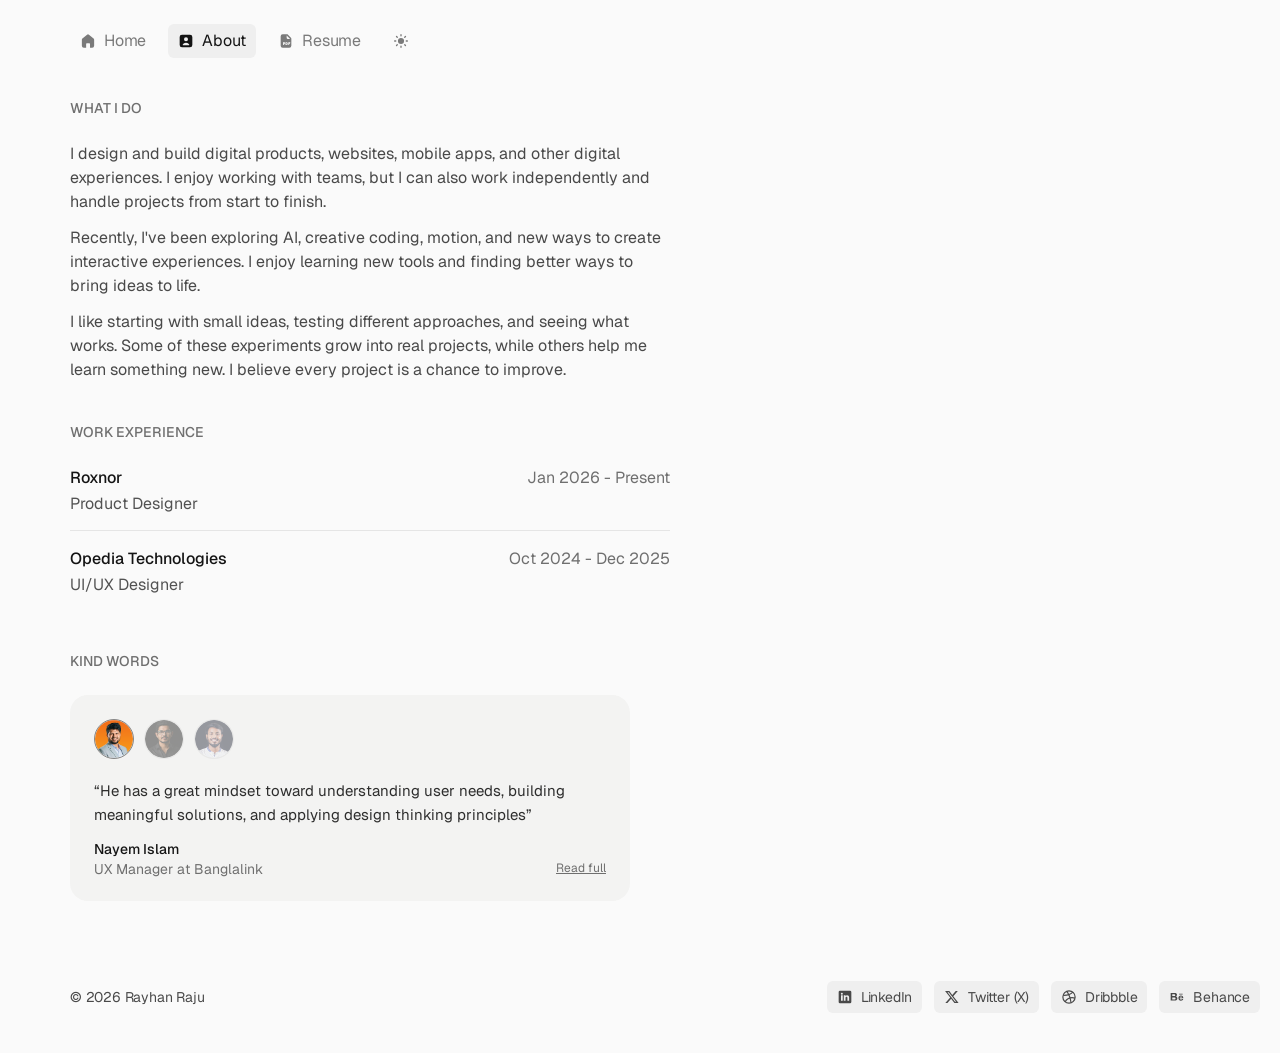
==== about.html @ a2b46f3e "Add files via upload" ====
<!DOCTYPE html>
<html lang="en">
<head>
<meta charset="UTF-8">
<meta name="viewport" content="width=device-width, initial-scale=1.0">
<title>About — Rayhan Raju</title>
<meta name="description" content="Rayhan Raju — Product Designer at Roxnor, based in Dhaka.">
<link rel="icon" href="favicon.ico" sizes="any">
<link rel="icon" type="image/png" sizes="32x32" href="favicon-32.png">
<link rel="icon" type="image/png" sizes="192x192" href="favicon-192.png">
<link rel="apple-touch-icon" href="apple-touch-icon.png">
<link rel="preconnect" href="https://fonts.googleapis.com">
<link rel="preconnect" href="https://fonts.gstatic.com" crossorigin>
<link href="https://fonts.googleapis.com/css2?family=Geist:wght@400;500&display=swap" rel="stylesheet">
<link rel="stylesheet" href="style.css">
<script>try{if(localStorage.getItem('rr-theme')==='dark')document.documentElement.classList.add('rr-dark')}catch(e){}</script>
</head>
<body>
<div class="page">
  <nav class="nav inset" aria-label="Primary">
    <a href="/"><svg class="ic" viewBox="0 0 24 24" fill="currentColor"><path d="M10.6 2.6a2.2 2.2 0 012.8 0l7 5.8c.5.4.8 1 .8 1.7V19a3 3 0 01-3 3h-3.2v-5.5a1 1 0 00-1-1h-3.8a1 1 0 00-1 1V22H5.8a3 3 0 01-3-3v-8.9c0-.7.3-1.3.8-1.7z"/></svg>Home</a>
    <a href="/about" class="on"><svg class="ic" viewBox="0 0 24 24" fill="currentColor"><path fill-rule="evenodd" d="M6 2.5h12A3.5 3.5 0 0121.5 6v12a3.5 3.5 0 01-3.5 3.5H6A3.5 3.5 0 012.5 18V6A3.5 3.5 0 016 2.5zm6 4a3 3 0 100 6 3 3 0 000-6zm-5 11.2c.9-2 2.8-3.2 5-3.2s4.1 1.2 5 3.2c.2.4-.1.8-.5.8h-9c-.4 0-.7-.4-.5-.8z"/></svg>About</a>
    <a href="https://drive.google.com/file/d/1cYLYNN-6pDpgqvKoFZJwB7Kj6jugBTJ2/view?usp=sharing" target="_blank" rel="noopener"><svg class="ic" viewBox="0 0 24 24" fill="currentColor"><path fill-rule="evenodd" d="M7 2h6.6c.5 0 1 .2 1.4.6l4.4 4.4c.4.4.6.9.6 1.4V19a3 3 0 01-3 3H7a3 3 0 01-3-3V5a3 3 0 013-3zm6 1.8V7a2 2 0 002 2h3.2zM7.5 14v4h1.2v-1.3h.7a1.35 1.35 0 000-2.7zm1.2 1h.7a.35.35 0 010 .7h-.7zm2.6-1v4h1.3a2 2 0 000-4zm1.2 1h.1a1 1 0 010 2h-.1zm3-1v4h1.2v-1.5h1.4v-1h-1.4V15h1.6v-1z"/></svg>Resume</a>
    <button type="button" data-theme-toggle aria-label="Toggle dark mode"><svg class="ic" viewBox="0 0 24 24" fill="currentColor"><circle cx="12" cy="12" r="4.6"/><g stroke="currentColor" stroke-width="2" stroke-linecap="round"><path d="M12 2.5v1.6M12 19.9v1.6M2.5 12h1.6M19.9 12h1.6M5.3 5.3l1.1 1.1M17.6 17.6l1.1 1.1M5.3 18.7l1.1-1.1M17.6 6.4l1.1-1.1"/></g></svg></button>
  </nav>

  <main class="stack">
    <section class="block inset rise">
      <h2 class="label">What I do</h2>
      <div class="prose">
        <p>I design and build digital products, websites, mobile apps, and other digital experiences. I enjoy working with teams, but I can also work independently and handle projects from start to finish.</p>
        <p>Recently, I've been exploring AI, creative coding, motion, and new ways to create interactive experiences. I enjoy learning new tools and finding better ways to bring ideas to life.</p>
        <p>I like starting with small ideas, testing different approaches, and seeing what works. Some of these experiments grow into real projects, while others help me learn something new. I believe every project is a chance to improve.</p>
      </div>
    </section>

    <section class="block inset rise">
      <h2 class="label">Work experience</h2>
      <div class="exp">
        <div class="row"><div><b>Roxnor</b><em>Product Designer</em></div><time>Jan 2026 - Present</time></div>
        <div class="row"><div><b>Opedia Technologies</b><em>UI/UX Designer</em></div><time>Oct 2024 - Dec 2025</time></div>
      </div>
    </section>

    <section class="block inset rise">
      <h2 class="label">Kind words</h2>
      <div class="kind">
        <div class="avatars" role="tablist" aria-label="Recommendations">
          <button class="av" type="button" aria-label="Nayem Islam"></button>
          <button class="av" type="button" aria-label="Sakhawat Hossain"></button>
          <button class="av" type="button" aria-label="Shamim Hosen"></button>
        </div>
        <div class="fig">
          <blockquote></blockquote>
          <div class="cap">
            <div><b></b><span></span></div>
            <button class="readfull" type="button">Read full</button>
          </div>
        </div>
      </div>
    </section>
  </main>

  <footer class="foot inset">
    <span>© 2026 Rayhan Raju</span>
    <div class="social">
      <a href="https://www.linkedin.com/in/hirayhanraju/" target="_blank" rel="noopener"><svg class="ic" viewBox="0 0 24 24" fill="currentColor"><path d="M4.5 2.5h15a2 2 0 012 2v15a2 2 0 01-2 2h-15a2 2 0 01-2-2v-15a2 2 0 012-2zM6 9.5v8h2.6v-8zm1.3-4a1.5 1.5 0 100 3 1.5 1.5 0 000-3zM10.2 9.5v8h2.6v-4.2c0-1.1.7-1.7 1.5-1.7s1.3.6 1.3 1.7v4.2h2.6v-4.8c0-2.3-1.3-3.4-3-3.4-1.1 0-1.9.5-2.4 1.2v-1z"/></svg>LinkedIn</a>
      <a href="https://x.com/hirayhanraju" target="_blank" rel="noopener"><svg class="ic" viewBox="0 0 24 24" fill="currentColor"><path d="M17.6 3h3.1l-6.8 7.8L21.9 21h-6.3l-4.9-6.4L5.1 21H2l7.3-8.3L1.6 3H8l4.4 5.9zm-1.1 16.2h1.7L7 4.7H5.2z"/></svg>Twitter (X)</a>
      <a href="https://dribbble.com/hirayhanraju" target="_blank" rel="noopener"><svg class="ic" viewBox="0 0 24 24" fill="none" stroke="currentColor" stroke-width="1.8"><circle cx="12" cy="12" r="9.2"/><path d="M3.3 9.6c6.2.2 11.6-1.6 14.9-5.2M6 19.4c3-5.1 8.6-7.3 15-5.8M8.7 3.4c3.4 4.4 5.6 10.4 6.3 17.3"/></svg>Dribbble</a>
      <a href="https://www.behance.net/hirayhanraju" target="_blank" rel="noopener"><svg class="ic" viewBox="0 0 24 24" fill="currentColor"><path d="M2.5 6h6c2.1 0 3.5 1 3.5 2.8 0 1.1-.6 1.9-1.5 2.3 1.3.4 2.1 1.4 2.1 2.8 0 2-1.6 3.5-4 3.5H2.5zm2.4 2v2.6h3c.9 0 1.5-.5 1.5-1.3S8.8 8 7.9 8zm0 4.6v3.2h3.2c1.1 0 1.7-.6 1.7-1.6s-.6-1.6-1.7-1.6zM15.2 7h5.3v1.3h-5.3zm2.7 2.6c2.4 0 3.8 1.7 3.6 4.4h-5.4c.1 1.2.8 1.9 1.9 1.9.8 0 1.4-.4 1.6-1h1.8c-.4 1.7-1.8 2.6-3.5 2.6-2.3 0-3.8-1.6-3.8-4s1.5-3.9 3.8-3.9zm0 1.6c-.9 0-1.6.6-1.8 1.6h3.5c-.1-1-.8-1.6-1.7-1.6z"/></svg>Behance</a>
    </div>
  </footer>
</div>
<div class="overlay" aria-hidden="true">
  <div class="modal" role="dialog" aria-modal="true" aria-label="Recommendation">
    <div class="txt"></div>
    <div class="who"><div class="av"></div><div><b></b><span></span></div></div>
    <div class="bar">
      <div class="arrows">
        <button type="button" data-prev aria-label="Previous recommendation"><svg class="ic" viewBox="0 0 24 24" fill="none" stroke="currentColor" stroke-width="1.8" stroke-linecap="round" stroke-linejoin="round"><path d="M20 12H4M10 6l-6 6 6 6"/></svg></button>
        <button type="button" data-next aria-label="Next recommendation"><svg class="ic" viewBox="0 0 24 24" fill="none" stroke="currentColor" stroke-width="1.8" stroke-linecap="round" stroke-linejoin="round"><path d="M4 12h16M14 6l6 6-6 6"/></svg></button>
      </div>
      <span class="count"></span>
    </div>
  </div>
</div>
<script>
/* EDIT: recommendations. Put photos at assets/av-*.png */
window.KIND_WORDS = [
  { name:"Nayem Islam", role:"UX Manager at Banglalink", img:"assets/av-nayem.png", initials:"NI",
    short:"He has a great mindset toward understanding user needs, building meaningful solutions, and applying design thinking principles",
    full:["I had the opportunity to mentor Rayhan during Case Study Club Workshop 4, where I closely observed his growth, dedication, and passion for product design. Rayhan showed a strong willingness to learn, accept feedback, and continuously improve his problem-solving approach.",
          "He has a great mindset toward understanding user needs, building meaningful solutions, and applying design thinking principles. His curiosity, commitment, and ability to adapt make him a promising young product designer.",
          "I believe Rayhan has the potential to create a strong impact in the UX/Product Design field, and I wish him all the best for his future journey."] },
  { name:"Sakhawat Hossain", role:"Lead Designer at Opedia Technologies", img:"assets/av-sakhawat.png", initials:"SH",
    short:"He was such a nice person. Self-learner, always curious for learn new thing & extremely honest about his job",
    full:["Rayhan worked with me from the very beginning of his career. He was such a nice person. Self-learner, always curious for learn new thing & extremely honest about his job.",
          "Along with all he his a very righteous person. I always wish best of luck for him"] },
  { name:"Shamim Hosen", role:"Product Designer at Roxnor", img:"assets/av-shamim.png", initials:"SH",
    short:"As a designer, Rayhan has an exceptionally sharp mind and approaches every challenge with clarity and thoughtful problem solving.",
    full:["I had the pleasure of working with Rayhan Raju, and I can confidently say he is someone every team would be fortunate to have.",
          "As a designer, Rayhan has an exceptionally sharp mind and approaches every challenge with clarity and thoughtful problem solving. His work is always well organized, structured, and executed with great attention to detail. He is also an outstanding team player, always collaborative, supportive, and someone you can rely on.",
          "Beyond his professional strengths, what truly sets Rayhan apart is his character. He is humble, dependable, and genuinely one of the nicest people I have had the opportunity to work with. I highly recommend Rayhan to anyone looking for a talented designer and an even better human being."] }
];
</script>
<script src="script.js"></script>
</body>
</html>
---- style.css ----
:root{
  --bg:#fafafa; --fg:#141414; --body:#494949; --muted:#7a7a7a; --meta:#737373; --label:#6f6f6f;
  --pill:#efefef; --pill-hover:#e4e4e4; --line:#e5e5e5; --card:#f3f3f2; --surface:#ffffff;
  --btn:#171717; --btn-fg:#fafafa; --hl:#e7dcff;
  --font:"Geist",-apple-system,BlinkMacSystemFont,"Segoe UI",sans-serif;
}
.rr-dark{
  --bg:#0e0e0e; --fg:#f2f2f2; --body:#b4b4b4; --muted:#8a8a8a; --meta:#8c8c8c; --label:#8c8c8c;
  --pill:#1d1d1d; --pill-hover:#2a2a2a; --line:#262626; --card:#171717; --surface:#161616;
  --btn:#f2f2f2; --btn-fg:#111; --hl:#3b2f5c;
}
*{box-sizing:border-box;margin:0;padding:0}
html{-webkit-text-size-adjust:100%}
body{background:var(--bg);color:var(--fg);font-family:var(--font);font-size:16px;line-height:24px;-webkit-font-smoothing:antialiased;transition:background .25s,color .25s}
a{color:inherit;text-decoration:none}
button{font:inherit;color:inherit;background:none;border:0;cursor:pointer}
img{display:block;max-width:100%}
.ic{width:16px;height:16px;flex:none;display:block}

/* Layout: 1280 content, 50px inner text inset */
.page{max-width:1280px;margin:0 auto;padding:24px 0 40px;display:flex;flex-direction:column;gap:40px}
.inset{padding-left:50px}
@media (max-width:1320px){.page{padding-left:20px;padding-right:20px}}
@media (max-width:640px){.inset{padding-left:0}}

/* Nav */
.nav{display:flex;align-items:center;gap:12px}
.nav a,.nav button{display:flex;align-items:center;gap:8px;padding:5px 10px;border-radius:6px;font-size:16px;line-height:24px;letter-spacing:-.2px;color:var(--muted);transition:background .2s,color .2s}
.nav a:hover,.nav button:hover{background:var(--pill)}
.nav a.on{background:var(--pill);color:var(--fg)}

/* Section label */
.label{font-size:14px;line-height:20px;font-weight:500;text-transform:uppercase;color:var(--label)}

/* Intro */
.intro{display:flex;flex-direction:column;gap:36px}
.intro-text{display:flex;flex-direction:column;gap:16px}
.intro .who{display:flex;flex-direction:column;gap:4px;color:var(--body)}
.intro .who b{font-weight:400;color:var(--fg)}
.hl{position:relative;color:var(--fg);padding:0 2px;margin:0 -2px;
  background:linear-gradient(transparent 2px,var(--hl) 2px,var(--hl) calc(100% - 1px),transparent calc(100% - 1px));
  border-radius:2px}
.intro p.bio{max-width:578px;color:var(--body)}
.btn{display:inline-flex;align-items:center;gap:8px;padding:8px 12px;border-radius:8px;background:var(--btn);color:var(--btn-fg);font-size:14px;line-height:20px;letter-spacing:-.5px;transition:transform .15s,opacity .2s}
.btn:hover{opacity:.9}.btn:active{transform:scale(.97)}
.btn .ic{width:18px;height:18px}

/* Work */
.work{display:flex;flex-direction:column;gap:24px}
.work-list{display:flex;flex-direction:column;gap:40px}
.project{display:flex;flex-direction:column;gap:20px}
.project .shot{position:relative;aspect-ratio:1280/660;border-radius:20px;overflow:hidden;background:var(--card);cursor:none}
.project .shot img{position:relative;z-index:1;width:100%;height:100%;object-fit:cover;transition:transform .7s cubic-bezier(.2,.7,.2,1)}
.project:hover .shot img{transform:scale(1.015)}
.project .ph{position:absolute;inset:0;display:grid;place-items:center;font-size:13px;color:var(--muted)}
.ph-money{background:linear-gradient(120deg,#c8442a 0%,#e0874f 35%,#d7c7a3 55%,#2f6c64 80%,#123733 100%)}
.ph-hire{background:linear-gradient(120deg,#3a1240 0%,#7c2350 35%,#d9476a 60%,#f3a16b 85%,#5b1a3e 100%)}
.ph span{background:rgba(255,255,255,.85);color:#333;padding:6px 12px;border-radius:999px;font-size:12px}
.meta{display:flex;flex-direction:column;gap:8px;font-size:14px;line-height:20px}
.meta h3{font-weight:500;color:var(--fg);text-transform:capitalize;text-wrap:balance}
.meta p{color:#4f4f4f;text-wrap:pretty;font-size:16px;line-height:24px}
.rr-dark .meta p{color:#a8a8a8}
.meta small{font-size:14px;color:var(--meta)}

/* See project cursor */
.see{position:fixed;left:0;top:0;z-index:100;pointer-events:none;display:flex;align-items:center;gap:8px;padding:6px 12px;border-radius:100px;
  background:#000;color:#fff;font-size:14px;line-height:20px;white-space:nowrap;filter:drop-shadow(0 4px 6px rgba(0,0,0,.3));
  opacity:0;transform:translate(-50%,-50%) scale(.6);transition:opacity .18s ease,transform .18s ease}
.see.show{opacity:1;transform:translate(-50%,-50%) scale(1)}
.rr-dark .see{background:#fff;color:#000}
@media (hover:none){.see{display:none}.project .shot{cursor:pointer}}

/* Footer */
.foot{margin-top:40px;display:flex;align-items:center;justify-content:space-between;gap:16px;flex-wrap:wrap}
.foot > span{font-size:14px;line-height:20px;letter-spacing:-.2px;color:var(--body)}
.social{display:flex;gap:12px;flex-wrap:wrap}
.social a{display:flex;align-items:center;gap:8px;padding:6px 10px;border-radius:6px;background:var(--pill);font-size:14px;line-height:20px;letter-spacing:-.2px;color:var(--body);transition:background .2s,color .2s}
.social a:hover{background:var(--pill-hover);color:var(--fg);font-weight:500}

/* About */
.stack{display:flex;flex-direction:column;gap:40px}
.block{display:flex;flex-direction:column;gap:24px}
.prose{max-width:600px;display:flex;flex-direction:column;gap:12px;color:var(--body)}
.exp{max-width:600px;display:flex;flex-direction:column;gap:16px}
.exp .row{display:flex;gap:16px;align-items:flex-start;padding-bottom:16px}
.exp .row + .row{padding-top:0}
.exp .row:not(:last-child){border-bottom:1.111px solid var(--line)}
.exp .row div{flex:1;display:flex;flex-direction:column;gap:4px}
.exp b{font-weight:500;color:var(--fg)}
.exp em{font-style:normal;font-size:16px;line-height:20px;color:#525252}
.rr-dark .exp em{color:#a8a8a8}
.exp time{color:var(--label);white-space:nowrap}

/* Kind words */
.kind{width:100%;max-width:560px;background:var(--card);border-radius:18px;padding:24px;display:flex;flex-direction:column;gap:20px}
.avatars{display:flex;gap:10px}
.av{width:40px;height:40px;border-radius:100px;overflow:hidden;flex:none;opacity:.4;border:1px solid transparent;transition:opacity .2s,border-color .2s;background:#d9d9d9;display:grid;place-items:center;font-size:13px;font-weight:500;color:#555}
.av img{width:100%;height:100%;object-fit:cover}
.av:hover{opacity:.75}
.av.on{opacity:1;border-color:#868686}
.fig{display:flex;flex-direction:column;gap:12px}
.fig blockquote{font-size:15px;line-height:24px;color:rgba(10,10,10,.85);min-height:48px}
.rr-dark .fig blockquote,.rr-dark .modal .txt{color:rgba(240,240,240,.88)}
.cap{display:flex;align-items:flex-end;justify-content:space-between;gap:12px;font-size:14px}
.cap b{display:block;font-weight:500;line-height:20px;color:var(--fg)}
.cap span{display:block;line-height:16px;color:var(--label);margin-top:2px}
.readfull{font-size:12px;line-height:18px;color:var(--label);text-decoration:underline;white-space:nowrap}
.readfull:hover{color:var(--fg)}
.fade{animation:fade .35s ease}
@keyframes fade{from{opacity:0;transform:translateY(4px)}to{opacity:1;transform:none}}

/* Modal */
.overlay{position:fixed;inset:0;z-index:90;background:rgba(250,250,250,.6);backdrop-filter:blur(6px);-webkit-backdrop-filter:blur(6px);display:grid;place-items:center;padding:20px;opacity:0;pointer-events:none;transition:opacity .25s}
.rr-dark .overlay{background:rgba(10,10,10,.6)}
.overlay.open{opacity:1;pointer-events:auto}
.modal{width:100%;max-width:540px;max-height:calc(100vh - 40px);overflow:auto;background:var(--surface);border:1.111px solid var(--line);border-radius:18px;padding:24px;display:flex;flex-direction:column;gap:16px;
  box-shadow:0 10px 25px rgba(0,0,0,.1);transform:translateY(10px) scale(.98);transition:transform .25s ease}
.overlay.open .modal{transform:none}
.modal .txt{font-size:16px;line-height:24px;color:rgba(10,10,10,.85);display:flex;flex-direction:column;gap:24px}
.modal .who{display:flex;align-items:center;gap:12px}
.modal .who .av{opacity:1;border:0}
.modal .who b{display:block;font-weight:500;font-size:16px;line-height:24px}
.modal .who span{display:block;font-size:14px;line-height:20px;color:var(--label);margin-top:2px}
.modal .bar{display:flex;align-items:center;justify-content:space-between;padding-top:16px;border-top:1.2px solid #e8e8e8}
.rr-dark .modal .bar{border-color:var(--line)}
.modal .arrows{display:flex;gap:12px}
.modal .arrows button{width:28px;height:28px;border-radius:999px;border:1.111px solid var(--line);display:grid;place-items:center;transition:background .2s}
.modal .arrows button:hover{background:var(--pill)}
.modal .count{font-size:14px;line-height:20px;color:var(--label)}

/* Toast */
.toast{position:fixed;left:50%;bottom:28px;z-index:120;transform:translateX(-50%) translateY(10px);background:var(--btn);color:var(--btn-fg);font-size:13px;line-height:18px;padding:8px 14px;border-radius:8px;opacity:0;pointer-events:none;transition:.25s}
.toast.show{opacity:1;transform:translateX(-50%)}

/* Entrance */
.rise{opacity:0;transform:translateY(12px);transition:opacity .6s ease,transform .6s cubic-bezier(.2,.7,.2,1)}
.rise.in{opacity:1;transform:none}
@media (prefers-reduced-motion:reduce){.rise{opacity:1;transform:none;transition:none}}

/* ===== Case study ===== */
.cs-head{display:flex;flex-direction:column;gap:20px}
.cs-head h1{font-size:clamp(34px,4.2vw,54px);line-height:1.11;font-weight:500;letter-spacing:-1px;color:var(--fg);text-wrap:balance}
.cs-head p{font-size:20px;line-height:30px;color:#737378;max-width:950px}
.img{position:relative;border-radius:20px;overflow:hidden;background:var(--card)}
.img img{width:100%;height:100%;object-fit:cover;display:block;position:relative;z-index:1}
.img .ph{position:absolute;inset:0;display:grid;place-items:center}
.img .ph span{background:rgba(255,255,255,.88);color:#333;padding:6px 12px;border-radius:999px;font-size:12px;line-height:18px;text-align:center}
.img.bordered{border:1px solid #e6e6e6;border-radius:8px;box-shadow:0 4px 12px rgba(18,18,18,.08)}
.img.soft{box-shadow:0 4px 12px rgba(18,18,18,.08)}
.ph-grey{background:linear-gradient(135deg,#ececec,#dcdcdc)}
.ph-grad{background:linear-gradient(120deg,#5b5bd6 0%,#b06ab3 40%,#e7a3c7 70%,#a7c7e7 100%)}
.ph-grad2{background:linear-gradient(120deg,#e64a6a 0%,#c25ac9 40%,#7f8cf0 70%,#9de0d6 100%)}

.cs-body{display:grid;grid-template-columns:240px minmax(0,990px);gap:50px;align-items:start}
.toc{position:sticky;top:24px;display:flex;flex-direction:column;gap:8px;font-size:16px;line-height:24px}
.toc a{color:#636363;transition:color .2s}
.toc a:hover{color:var(--fg)}
.toc a.on{color:var(--fg);font-weight:500}
.rr-dark .toc a{color:#8a8a8a}.rr-dark .toc a.on,.rr-dark .toc a:hover{color:var(--fg)}
.cs-main{display:flex;flex-direction:column;gap:72px}
.sec{display:flex;flex-direction:column;gap:38px;scroll-margin-top:24px}
.sec h2{font-size:30px;line-height:40px;font-weight:500;color:var(--fg)}
.sec .body{display:flex;flex-direction:column;gap:16px}
.p{font-size:16px;line-height:24px;color:#4d4d4d;max-width:900px}
.p strong{font-weight:600;color:#121212}
.lead{font-size:16px;line-height:24px;color:#121212;font-weight:500}
.lead + .p{margin-top:-8px}
.sub{font-size:16px;line-height:24px;color:#636363}
.rr-dark .p{color:#b0b0b0}.rr-dark .p strong,.rr-dark .lead{color:var(--fg)}
.dl{display:grid;grid-template-columns:repeat(4,1fr);gap:16px;padding-top:16px;border-top:1px solid #e8e8e8}
.rr-dark .dl{border-color:var(--line)}
.dl b{display:block;font-weight:500;color:#121212;margin-bottom:6px}
.dl span{display:block;color:#636363}
.rr-dark .dl b{color:var(--fg)}
.issues{display:flex;flex-direction:column;gap:12px}
.issue{display:flex;gap:16px;align-items:flex-start}
.issue svg{width:24px;height:24px;flex:none;color:#3b82f6}
.issue b,.ol b{display:block;font-weight:500;color:#121212}
.issue span,.ol span{display:block;color:#636363;margin-top:2px}
.rr-dark .issue b,.rr-dark .ol b{color:var(--fg)}
.ol{display:flex;flex-direction:column;gap:12px;padding-left:24px;list-style:decimal;color:#121212;font-weight:500}
.ol li::marker{color:#121212}
.ol li span{font-weight:400}
.quote{border-left:3px solid #3b82f6;padding:4px 16px;display:flex;flex-direction:column;gap:8px}
.quote q{font-size:20px;line-height:28px;font-weight:500;color:#121212;quotes:"“" "”"}
.quote small{font-size:14px;color:#636363}
.rr-dark .quote q{color:var(--fg)}
.stats{display:grid;grid-template-columns:repeat(4,1fr);gap:24px}
.stat{display:flex;flex-direction:column;gap:42px}
.bar{height:40px;border-radius:999px;position:relative;overflow:hidden}
.bar i{position:absolute;left:0;top:0;bottom:0;border-radius:999px;
  background:repeating-linear-gradient(-80deg,var(--c) 0 3px,transparent 3px 6.2px);width:var(--w)}
.stat .n{font-size:50px;line-height:1.2;font-weight:600;color:#121212}
.stat .n em{font-style:normal;font-weight:400;color:#d4d4d4}
.stat p{font-size:16px;line-height:24px;color:#2f2f2f;margin-top:8px}
.rr-dark .stat .n{color:var(--fg)}.rr-dark .stat p{color:#b0b0b0}
.cards3{display:grid;grid-template-columns:repeat(3,1fr);gap:20px}
.icard{background:#eef1f5;border-radius:20px;padding:24px;display:flex;flex-direction:column;gap:20px}
.icard.sm{border-radius:16px;gap:12px}
.icard .person{display:flex;align-items:center;gap:16px}
.icard .face{width:48px;height:48px;border-radius:100px;flex:none;display:grid;place-items:center;color:#fff;font-weight:500}
.icard .person b{display:block;font-weight:500;font-size:20px;line-height:1.25;color:#121212}
.icard .person span{display:block;font-size:16px;color:#6e6e6e}
.icard > p{font-size:18px;line-height:24px;color:#424242}
.icard.sm b{font-size:18px;line-height:24px;font-weight:500;color:#121212}
.icard.sm p{font-size:16px;line-height:24px;color:#424242}
.rr-dark .icard{background:#1a1c1f}.rr-dark .icard b,.rr-dark .icard .person b{color:var(--fg)}.rr-dark .icard p{color:#b5b5b5}
.logos{display:flex;justify-content:center;align-items:center;gap:120px;flex-wrap:wrap}
.logos span{font-size:28px;line-height:48px;font-weight:600;letter-spacing:-.5px;color:#121212}
.rr-dark .logos span{color:var(--fg)}
.comp{display:grid;grid-template-columns:1fr 1fr;gap:24px}
.ccard{background:#f7f7f7;border:1px solid #dbdbdb;border-radius:12px;padding:24px;display:flex;flex-direction:column;gap:24px}
.ccard b{font-size:24px;line-height:34px;font-weight:600;color:#121212;letter-spacing:-.3px}
.ccard p{font-size:16px;line-height:24px;color:#121212}
.rr-dark .ccard{background:#161616;border-color:#2a2a2a}.rr-dark .ccard b,.rr-dark .ccard p{color:var(--fg)}
.opps{display:grid;grid-template-columns:repeat(4,1fr);gap:16px}
.opp{background:#ebefff;border-radius:12px;padding:16px;display:flex;flex-direction:column;gap:10px}
.opp i{width:40px;height:40px;border-radius:12px;background:#ccd4ff;display:grid;place-items:center;color:#3046d9}
.opp i svg{width:20px;height:20px}
.opp b{font-weight:500;font-size:16px;line-height:24px;color:#000}
.opp p{font-size:14px;line-height:20px;color:#2e2e2e;margin-top:-4px}
.rr-dark .opp{background:#181c2e}.rr-dark .opp i{background:#262f5a;color:#b8c3ff}.rr-dark .opp b{color:var(--fg)}.rr-dark .opp p{color:#b5b5b5}
.fig2{display:flex;flex-direction:column;gap:12px}
.fig2 figcaption{font-size:14px;line-height:20px;color:#636363;max-width:800px}
.fig2 .result{font-size:18px;line-height:28px;color:#121212}
.rr-dark .fig2 .result{color:var(--fg)}
.dec{display:flex;flex-direction:column;gap:38px}
.dec .txt{display:flex;flex-direction:column;gap:16px}
.dec h3{font-size:16px;line-height:24px;font-weight:500;color:#121212}
.rr-dark .dec h3{color:var(--fg)}
.kpi{background:#121212;border-radius:12px;display:grid;grid-template-columns:1fr 1fr;color:#fff}
.kpi > div{padding:24px;display:flex;flex-direction:column;gap:4px}
.kpi > div:first-child{border-right:1.5px solid #898989}
.kpi b{font-size:40px;line-height:1.2;font-weight:600;display:flex;align-items:center;gap:8px}
.kpi b svg{width:36px;height:36px}
.kpi span{font-size:16px;line-height:24px}
.rr-dark .kpi{background:#1c1c1c;border:1px solid #2a2a2a}

@media (max-width:1000px){
  .cs-body{grid-template-columns:1fr}
  .toc{display:none}
  .stats,.opps{grid-template-columns:1fr 1fr}
  .cards3{grid-template-columns:1fr}
  .dl{grid-template-columns:1fr 1fr}
}
@media (max-width:640px){
  .stats,.opps,.comp,.kpi{grid-template-columns:1fr}
  .kpi > div:first-child{border-right:0;border-bottom:1.5px solid #898989}
  .logos{gap:40px}
}
.raw{width:100%;height:auto;display:block}
.logos img{height:48px;width:auto}
.rr-dark .logos img{filter:invert(1) hue-rotate(180deg) brightness(1.1)}
.clogo{height:34px;width:auto;display:block;align-self:flex-start}
.rr-dark .clogo{filter:invert(1) hue-rotate(180deg) brightness(1.1)}
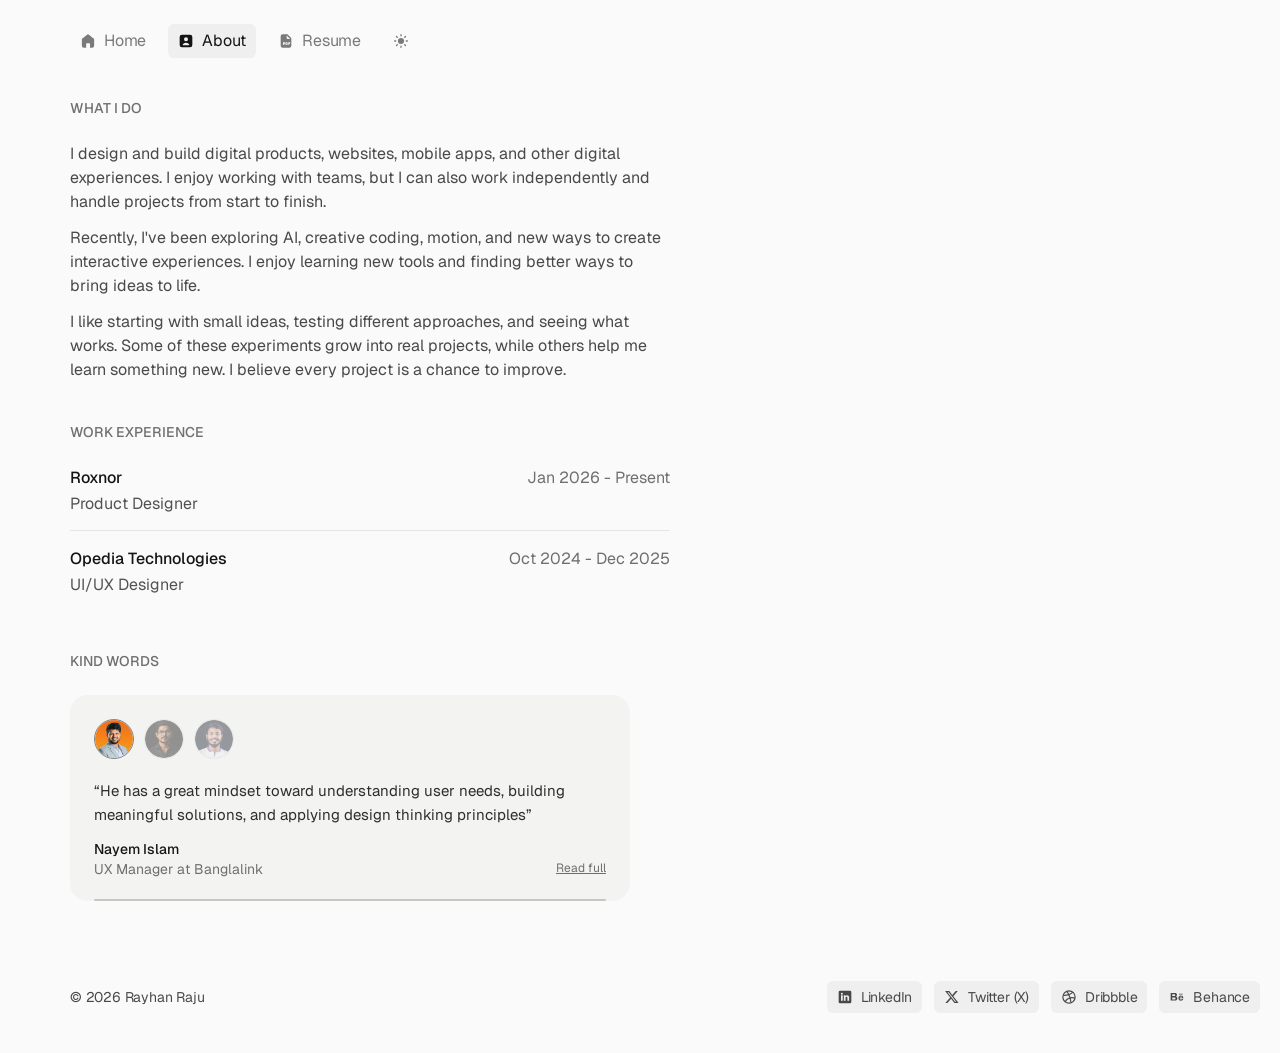
==== commit 89ce57cc: "Add files via upload" ====
--- a/about.html
+++ b/about.html
@@ -57,6 +57,7 @@
             <button class="readfull" type="button">Read full</button>
           </div>
         </div>
+        <div class="prog" aria-hidden="true"><i></i></div>
       </div>
     </section>
   </main>
@@ -75,7 +76,7 @@
   <div class="modal" role="dialog" aria-modal="true" aria-label="Recommendation">
     <div class="txt"></div>
     <div class="who"><div class="av"></div><div><b></b><span></span></div></div>
-    <div class="bar">
+    <div class="mbar">
       <div class="arrows">
         <button type="button" data-prev aria-label="Previous recommendation"><svg class="ic" viewBox="0 0 24 24" fill="none" stroke="currentColor" stroke-width="1.8" stroke-linecap="round" stroke-linejoin="round"><path d="M20 12H4M10 6l-6 6 6 6"/></svg></button>
         <button type="button" data-next aria-label="Next recommendation"><svg class="ic" viewBox="0 0 24 24" fill="none" stroke="currentColor" stroke-width="1.8" stroke-linecap="round" stroke-linejoin="round"><path d="M4 12h16M14 6l6 6-6 6"/></svg></button>
--- a/style.css
+++ b/style.css
@@ -121,8 +121,8 @@
 .modal .who .av{opacity:1;border:0}
 .modal .who b{display:block;font-weight:500;font-size:16px;line-height:24px}
 .modal .who span{display:block;font-size:14px;line-height:20px;color:var(--label);margin-top:2px}
-.modal .bar{display:flex;align-items:center;justify-content:space-between;padding-top:16px;border-top:1.2px solid #e8e8e8}
-.rr-dark .modal .bar{border-color:var(--line)}
+.modal .mbar{display:flex;align-items:center;justify-content:space-between;padding-top:16px;border-top:1.2px solid #e8e8e8}
+.rr-dark .modal .mbar{border-color:var(--line)}
 .modal .arrows{display:flex;gap:12px}
 .modal .arrows button{width:28px;height:28px;border-radius:999px;border:1.111px solid var(--line);display:grid;place-items:center;transition:background .2s}
 .modal .arrows button:hover{background:var(--pill)}
@@ -253,3 +253,11 @@
 .rr-dark .logos img{filter:invert(1) hue-rotate(180deg) brightness(1.1)}
 .clogo{height:34px;width:auto;display:block;align-self:flex-start}
 .rr-dark .clogo{filter:invert(1) hue-rotate(180deg) brightness(1.1)}
+
+.kind{position:relative}
+.kind .prog{position:absolute;left:24px;right:24px;bottom:0;height:2px;border-radius:2px;overflow:hidden;background:transparent}
+.kind .prog i{display:block;height:100%;width:0;background:var(--label);opacity:.35}
+.kind .prog i.run{animation:prog var(--dur,3s) linear forwards}
+.kind:hover .prog i.run,.kind:focus-within .prog i.run{animation-play-state:paused}
+@keyframes prog{to{width:100%}}
+@media (prefers-reduced-motion:reduce){.kind .prog{display:none}}
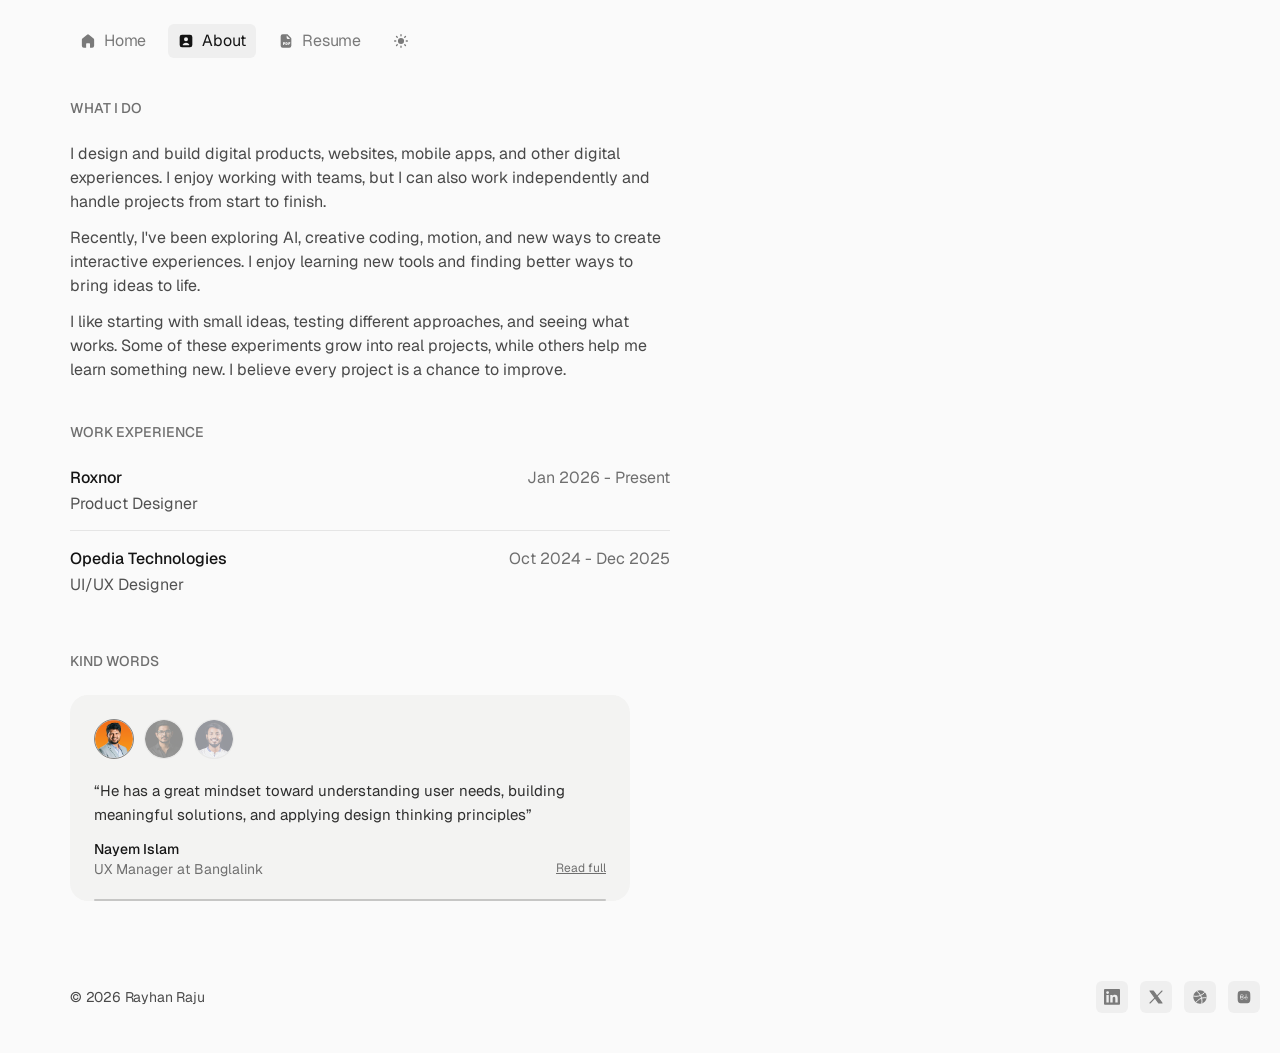
==== commit 3309ce3d: "Add files via upload" ====
--- a/about.html
+++ b/about.html
@@ -20,7 +20,7 @@
   <nav class="nav inset" aria-label="Primary">
     <a href="/"><svg class="ic" viewBox="0 0 24 24" fill="currentColor"><path d="M10.6 2.6a2.2 2.2 0 012.8 0l7 5.8c.5.4.8 1 .8 1.7V19a3 3 0 01-3 3h-3.2v-5.5a1 1 0 00-1-1h-3.8a1 1 0 00-1 1V22H5.8a3 3 0 01-3-3v-8.9c0-.7.3-1.3.8-1.7z"/></svg>Home</a>
     <a href="/about" class="on"><svg class="ic" viewBox="0 0 24 24" fill="currentColor"><path fill-rule="evenodd" d="M6 2.5h12A3.5 3.5 0 0121.5 6v12a3.5 3.5 0 01-3.5 3.5H6A3.5 3.5 0 012.5 18V6A3.5 3.5 0 016 2.5zm6 4a3 3 0 100 6 3 3 0 000-6zm-5 11.2c.9-2 2.8-3.2 5-3.2s4.1 1.2 5 3.2c.2.4-.1.8-.5.8h-9c-.4 0-.7-.4-.5-.8z"/></svg>About</a>
-    <a href="https://drive.google.com/file/d/1cYLYNN-6pDpgqvKoFZJwB7Kj6jugBTJ2/view?usp=sharing" target="_blank" rel="noopener"><svg class="ic" viewBox="0 0 24 24" fill="currentColor"><path fill-rule="evenodd" d="M7 2h6.6c.5 0 1 .2 1.4.6l4.4 4.4c.4.4.6.9.6 1.4V19a3 3 0 01-3 3H7a3 3 0 01-3-3V5a3 3 0 013-3zm6 1.8V7a2 2 0 002 2h3.2zM7.5 14v4h1.2v-1.3h.7a1.35 1.35 0 000-2.7zm1.2 1h.7a.35.35 0 010 .7h-.7zm2.6-1v4h1.3a2 2 0 000-4zm1.2 1h.1a1 1 0 010 2h-.1zm3-1v4h1.2v-1.5h1.4v-1h-1.4V15h1.6v-1z"/></svg>Resume</a>
+    <a href="https://drive.google.com/file/d/1BG3UXGlWHrdBLkJpEtNa-a2Io6GpRVyj/view?usp=sharing" target="_blank" rel="noopener"><svg class="ic" viewBox="0 0 24 24" fill="currentColor"><path fill-rule="evenodd" d="M7 2h6.6c.5 0 1 .2 1.4.6l4.4 4.4c.4.4.6.9.6 1.4V19a3 3 0 01-3 3H7a3 3 0 01-3-3V5a3 3 0 013-3zm6 1.8V7a2 2 0 002 2h3.2zM7.5 14v4h1.2v-1.3h.7a1.35 1.35 0 000-2.7zm1.2 1h.7a.35.35 0 010 .7h-.7zm2.6-1v4h1.3a2 2 0 000-4zm1.2 1h.1a1 1 0 010 2h-.1zm3-1v4h1.2v-1.5h1.4v-1h-1.4V15h1.6v-1z"/></svg>Resume</a>
     <button type="button" data-theme-toggle aria-label="Toggle dark mode"><svg class="ic" viewBox="0 0 24 24" fill="currentColor"><circle cx="12" cy="12" r="4.6"/><g stroke="currentColor" stroke-width="2" stroke-linecap="round"><path d="M12 2.5v1.6M12 19.9v1.6M2.5 12h1.6M19.9 12h1.6M5.3 5.3l1.1 1.1M17.6 17.6l1.1 1.1M5.3 18.7l1.1-1.1M17.6 6.4l1.1-1.1"/></g></svg></button>
   </nav>
 
@@ -65,10 +65,10 @@
   <footer class="foot inset">
     <span>© 2026 Rayhan Raju</span>
     <div class="social">
-      <a href="https://www.linkedin.com/in/hirayhanraju/" target="_blank" rel="noopener"><svg class="ic" viewBox="0 0 24 24" fill="currentColor"><path d="M4.5 2.5h15a2 2 0 012 2v15a2 2 0 01-2 2h-15a2 2 0 01-2-2v-15a2 2 0 012-2zM6 9.5v8h2.6v-8zm1.3-4a1.5 1.5 0 100 3 1.5 1.5 0 000-3zM10.2 9.5v8h2.6v-4.2c0-1.1.7-1.7 1.5-1.7s1.3.6 1.3 1.7v4.2h2.6v-4.8c0-2.3-1.3-3.4-3-3.4-1.1 0-1.9.5-2.4 1.2v-1z"/></svg>LinkedIn</a>
-      <a href="https://x.com/hirayhanraju" target="_blank" rel="noopener"><svg class="ic" viewBox="0 0 24 24" fill="currentColor"><path d="M17.6 3h3.1l-6.8 7.8L21.9 21h-6.3l-4.9-6.4L5.1 21H2l7.3-8.3L1.6 3H8l4.4 5.9zm-1.1 16.2h1.7L7 4.7H5.2z"/></svg>Twitter (X)</a>
-      <a href="https://dribbble.com/hirayhanraju" target="_blank" rel="noopener"><svg class="ic" viewBox="0 0 24 24" fill="none" stroke="currentColor" stroke-width="1.8"><circle cx="12" cy="12" r="9.2"/><path d="M3.3 9.6c6.2.2 11.6-1.6 14.9-5.2M6 19.4c3-5.1 8.6-7.3 15-5.8M8.7 3.4c3.4 4.4 5.6 10.4 6.3 17.3"/></svg>Dribbble</a>
-      <a href="https://www.behance.net/hirayhanraju" target="_blank" rel="noopener"><svg class="ic" viewBox="0 0 24 24" fill="currentColor"><path d="M2.5 6h6c2.1 0 3.5 1 3.5 2.8 0 1.1-.6 1.9-1.5 2.3 1.3.4 2.1 1.4 2.1 2.8 0 2-1.6 3.5-4 3.5H2.5zm2.4 2v2.6h3c.9 0 1.5-.5 1.5-1.3S8.8 8 7.9 8zm0 4.6v3.2h3.2c1.1 0 1.7-.6 1.7-1.6s-.6-1.6-1.7-1.6zM15.2 7h5.3v1.3h-5.3zm2.7 2.6c2.4 0 3.8 1.7 3.6 4.4h-5.4c.1 1.2.8 1.9 1.9 1.9.8 0 1.4-.4 1.6-1h1.8c-.4 1.7-1.8 2.6-3.5 2.6-2.3 0-3.8-1.6-3.8-4s1.5-3.9 3.8-3.9zm0 1.6c-.9 0-1.6.6-1.8 1.6h3.5c-.1-1-.8-1.6-1.7-1.6z"/></svg>Behance</a>
+      <a href="https://www.linkedin.com/in/hirayhanraju/" target="_blank" rel="noopener" aria-label="LinkedIn" title="LinkedIn"><svg class="ic" viewBox="0 0 16 16" fill="none" aria-hidden="true"><g clip-path="url(#clip_li)"><path d="M13.6888 13.521H11.3084V9.83876C11.3084 8.9607 11.2925 7.83037 10.0703 7.83037C8.8305 7.83037 8.6408 8.78705 8.6408 9.77483V13.5207H6.26034V5.94861H8.54557V6.98342H8.57757C8.80627 6.59718 9.13674 6.27944 9.5338 6.06405C9.93085 5.84865 10.3796 5.74366 10.8323 5.76026C13.245 5.76026 13.6898 7.32778 13.6898 9.36703L13.6888 13.521ZM3.5744 4.91355C3.30118 4.9136 3.03408 4.83362 2.80688 4.68373C2.57968 4.53384 2.4026 4.32077 2.298 4.07146C2.1934 3.82215 2.16598 3.54781 2.21924 3.28311C2.27249 3.01842 2.40402 2.77527 2.59718 2.58441C2.79033 2.39355 3.03645 2.26355 3.30441 2.21086C3.57237 2.15816 3.85012 2.18513 4.10256 2.28836C4.355 2.39159 4.57078 2.56644 4.72261 2.7908C4.87444 3.01516 4.95551 3.27896 4.95556 3.54883C4.95559 3.72801 4.91989 3.90545 4.85049 4.07101C4.7811 4.23657 4.67939 4.387 4.55113 4.51373C4.42288 4.64046 4.2706 4.74099 4.10302 4.80959C3.93543 4.87819 3.75581 4.91352 3.5744 4.91355ZM4.76462 13.521H2.38169V5.94861H4.76462V13.521ZM14.8756 0.00108114H1.18552C0.874791 -0.00238244 0.575369 0.116146 0.353073 0.33062C0.130777 0.545094 0.00379224 0.837967 0 1.14488V14.7233C0.00366245 15.0304 0.130573 15.3234 0.352861 15.5381C0.57515 15.7528 0.874637 15.8716 1.18552 15.8683H14.8756C15.1871 15.8722 15.4874 15.7538 15.7106 15.5391C15.9338 15.3244 16.0615 15.031 16.0658 14.7233V1.1439C16.0614 0.836379 15.9335 0.543173 15.7104 0.328704C15.4872 0.114235 15.1869 -0.00395483 14.8756 0.000101043" fill="currentColor"/></g><defs><clipPath id="clip_li"><rect width="16" height="16" fill="white"/></clipPath></defs></svg></a>
+      <a href="https://x.com/hirayhanraju" target="_blank" rel="noopener" aria-label="X (Twitter)" title="X (Twitter)"><svg class="ic" viewBox="0 0 16 16" fill="none" aria-hidden="true"><path d="M2 14L7.03227 8.96773M8.96773 7.03227L14 14H10.6667L7.03227 8.96773L2 2H5.33333L8.96773 7.03227ZM14 2L8.96773 7.03227" stroke-width="1.125" stroke-linecap="round" stroke-linejoin="round" stroke="currentColor"/><path d="M2 2H5.33333L14 14H10.6667L2 2Z" fill="currentColor"/></svg></a>
+      <a href="https://dribbble.com/hirayhanraju" target="_blank" rel="noopener" aria-label="Dribbble" title="Dribbble"><svg class="ic" viewBox="0 0 16 16" fill="none" aria-hidden="true"><path d="M8.00065 14.6666C11.6825 14.6666 14.6673 11.6818 14.6673 7.99992C14.6673 4.31802 11.6825 1.33325 8.00065 1.33325C4.31875 1.33325 1.33398 4.31802 1.33398 7.99992C1.33398 11.6818 4.31875 14.6666 8.00065 14.6666Z" fill="currentColor"/><path d="M14.6667 8.84301C14.0488 8.72715 13.4133 8.66675 12.7648 8.66675C9.19653 8.66675 6.0229 10.4951 4 13.3334" stroke-linejoin="round" stroke="var(--ibg)"/><path d="M12.6673 3.33325C10.581 5.7782 7.44592 7.33325 3.9404 7.33325C3.04356 7.33325 2.17097 7.23145 1.33398 7.03905" stroke-linejoin="round" stroke="var(--ibg)"/><path d="M9.74455 14.6667C9.91162 13.8573 9.99935 13.0191 9.99935 12.1605C9.99935 7.9498 7.88888 4.23097 4.66602 2" stroke-linejoin="round" stroke="var(--ibg)"/></svg></a>
+      <a href="https://www.behance.net/hirayhanraju" target="_blank" rel="noopener" aria-label="Behance" title="Behance"><svg class="ic" viewBox="0 0 16 16" fill="none" aria-hidden="true"><path d="M1.66602 8.00008C1.66602 5.01452 1.66602 3.52174 2.59351 2.59424C3.52101 1.66675 5.01379 1.66675 7.99935 1.66675C10.9849 1.66675 12.4777 1.66675 13.4052 2.59424C14.3327 3.52174 14.3327 5.01452 14.3327 8.00008C14.3327 10.9856 14.3327 12.4784 13.4052 13.4059C12.4777 14.3334 10.9849 14.3334 7.99935 14.3334C5.01379 14.3334 3.52101 14.3334 2.59351 13.4059C1.66602 12.4784 1.66602 10.9856 1.66602 8.00008Z" fill="currentColor"/><path d="M4.5 7.99008V6.00336C4.5 5.8153 4.65437 5.66284 4.84478 5.66284H6.16331C6.45657 5.66284 6.75797 5.7133 6.9765 5.90642C7.2103 6.11298 7.43703 6.43298 7.42577 6.86068C7.4127 7.35948 7.0485 7.94902 6.51487 7.99008C6.46223 7.99413 6.40991 7.99738 6.35741 7.99996M4.5 7.99008C4.52181 7.99008 4.54338 7.9901 4.56472 7.99014M4.5 7.99008V9.97842C4.5 10.1665 4.65439 10.3187 4.84479 10.3206C5.60524 10.3279 6.04769 10.3549 6.51487 10.3189C7.0485 10.2778 7.4127 9.68828 7.42577 9.18948C7.43703 8.76182 7.2103 8.44182 6.9765 8.23522C6.80613 8.08464 6.58539 8.02079 6.35741 7.99996M4.5 7.99008L4.56472 7.99014M6.35741 7.99996C5.88952 8.02287 5.40762 7.99169 4.56472 7.99014M6.35741 7.99996C6.29296 7.99407 6.22794 7.99162 6.16331 7.99162L4.56472 7.99014M11.1964 9.97708C10.9042 10.2601 9.48123 10.8196 8.96857 9.34708C8.9153 9.20008 8.8729 8.88302 8.89763 8.63808M8.89763 8.63808C8.93983 8.22102 9.1239 7.63602 9.8071 7.39728C10.7855 7.05542 11.4008 8.00442 11.5601 8.63808H8.89763ZM9.7253 6.00072H10.6321" stroke-width="0.5" stroke-linecap="round" stroke-linejoin="round" stroke="var(--ibg)"/></svg></a>
     </div>
   </footer>
 </div>
--- a/style.css
+++ b/style.css
@@ -74,8 +74,9 @@
 .foot{margin-top:40px;display:flex;align-items:center;justify-content:space-between;gap:16px;flex-wrap:wrap}
 .foot > span{font-size:14px;line-height:20px;letter-spacing:-.2px;color:var(--body)}
 .social{display:flex;gap:12px;flex-wrap:wrap}
-.social a{display:flex;align-items:center;gap:8px;padding:6px 10px;border-radius:6px;background:var(--pill);font-size:14px;line-height:20px;letter-spacing:-.2px;color:var(--body);transition:background .2s,color .2s}
-.social a:hover{background:var(--pill-hover);color:var(--fg);font-weight:500}
+.social a{--ibg:var(--pill);width:32px;height:32px;display:grid;place-items:center;border-radius:6px;background:var(--pill);color:#7a7a7a;transition:background .2s,color .2s}
+.social a:hover,.social a:focus-visible{--ibg:var(--pill-hover);background:var(--pill-hover);color:var(--fg)}
+.rr-dark .social a{color:#9a9a9a}
 
 /* About */
 .stack{display:flex;flex-direction:column;gap:40px}
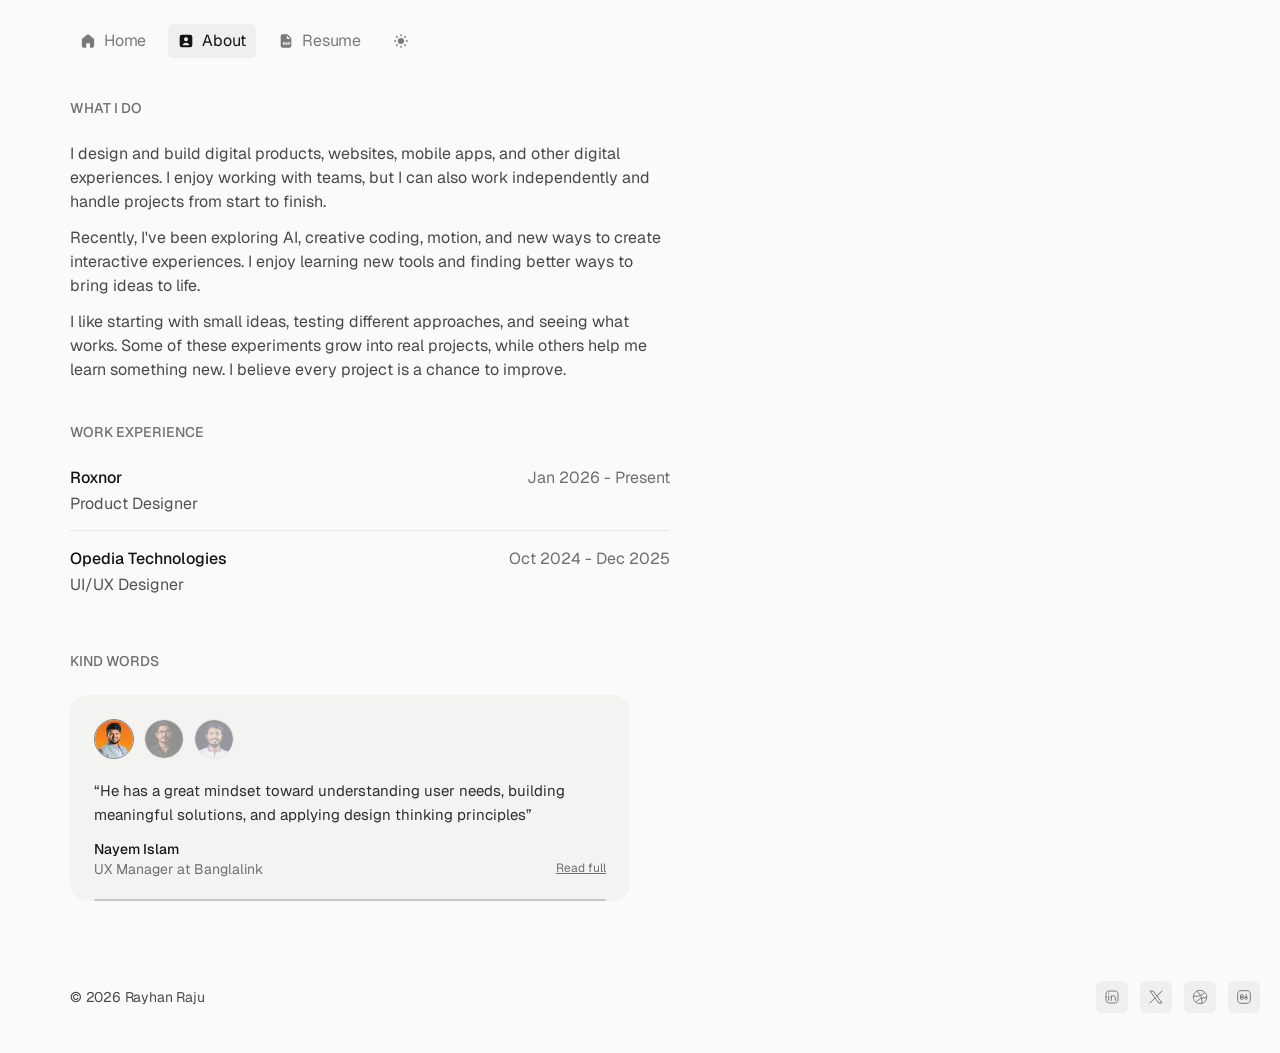
==== commit fd5a94de: "Add files via upload" ====
--- a/about.html
+++ b/about.html
@@ -65,10 +65,10 @@
   <footer class="foot inset">
     <span>© 2026 Rayhan Raju</span>
     <div class="social">
-      <a href="https://www.linkedin.com/in/hirayhanraju/" target="_blank" rel="noopener" aria-label="LinkedIn" title="LinkedIn"><svg class="ic" viewBox="0 0 16 16" fill="none" aria-hidden="true"><g clip-path="url(#clip_li)"><path d="M13.6888 13.521H11.3084V9.83876C11.3084 8.9607 11.2925 7.83037 10.0703 7.83037C8.8305 7.83037 8.6408 8.78705 8.6408 9.77483V13.5207H6.26034V5.94861H8.54557V6.98342H8.57757C8.80627 6.59718 9.13674 6.27944 9.5338 6.06405C9.93085 5.84865 10.3796 5.74366 10.8323 5.76026C13.245 5.76026 13.6898 7.32778 13.6898 9.36703L13.6888 13.521ZM3.5744 4.91355C3.30118 4.9136 3.03408 4.83362 2.80688 4.68373C2.57968 4.53384 2.4026 4.32077 2.298 4.07146C2.1934 3.82215 2.16598 3.54781 2.21924 3.28311C2.27249 3.01842 2.40402 2.77527 2.59718 2.58441C2.79033 2.39355 3.03645 2.26355 3.30441 2.21086C3.57237 2.15816 3.85012 2.18513 4.10256 2.28836C4.355 2.39159 4.57078 2.56644 4.72261 2.7908C4.87444 3.01516 4.95551 3.27896 4.95556 3.54883C4.95559 3.72801 4.91989 3.90545 4.85049 4.07101C4.7811 4.23657 4.67939 4.387 4.55113 4.51373C4.42288 4.64046 4.2706 4.74099 4.10302 4.80959C3.93543 4.87819 3.75581 4.91352 3.5744 4.91355ZM4.76462 13.521H2.38169V5.94861H4.76462V13.521ZM14.8756 0.00108114H1.18552C0.874791 -0.00238244 0.575369 0.116146 0.353073 0.33062C0.130777 0.545094 0.00379224 0.837967 0 1.14488V14.7233C0.00366245 15.0304 0.130573 15.3234 0.352861 15.5381C0.57515 15.7528 0.874637 15.8716 1.18552 15.8683H14.8756C15.1871 15.8722 15.4874 15.7538 15.7106 15.5391C15.9338 15.3244 16.0615 15.031 16.0658 14.7233V1.1439C16.0614 0.836379 15.9335 0.543173 15.7104 0.328704C15.4872 0.114235 15.1869 -0.00395483 14.8756 0.000101043" fill="currentColor"/></g><defs><clipPath id="clip_li"><rect width="16" height="16" fill="white"/></clipPath></defs></svg></a>
-      <a href="https://x.com/hirayhanraju" target="_blank" rel="noopener" aria-label="X (Twitter)" title="X (Twitter)"><svg class="ic" viewBox="0 0 16 16" fill="none" aria-hidden="true"><path d="M2 14L7.03227 8.96773M8.96773 7.03227L14 14H10.6667L7.03227 8.96773L2 2H5.33333L8.96773 7.03227ZM14 2L8.96773 7.03227" stroke-width="1.125" stroke-linecap="round" stroke-linejoin="round" stroke="currentColor"/><path d="M2 2H5.33333L14 14H10.6667L2 2Z" fill="currentColor"/></svg></a>
-      <a href="https://dribbble.com/hirayhanraju" target="_blank" rel="noopener" aria-label="Dribbble" title="Dribbble"><svg class="ic" viewBox="0 0 16 16" fill="none" aria-hidden="true"><path d="M8.00065 14.6666C11.6825 14.6666 14.6673 11.6818 14.6673 7.99992C14.6673 4.31802 11.6825 1.33325 8.00065 1.33325C4.31875 1.33325 1.33398 4.31802 1.33398 7.99992C1.33398 11.6818 4.31875 14.6666 8.00065 14.6666Z" fill="currentColor"/><path d="M14.6667 8.84301C14.0488 8.72715 13.4133 8.66675 12.7648 8.66675C9.19653 8.66675 6.0229 10.4951 4 13.3334" stroke-linejoin="round" stroke="var(--ibg)"/><path d="M12.6673 3.33325C10.581 5.7782 7.44592 7.33325 3.9404 7.33325C3.04356 7.33325 2.17097 7.23145 1.33398 7.03905" stroke-linejoin="round" stroke="var(--ibg)"/><path d="M9.74455 14.6667C9.91162 13.8573 9.99935 13.0191 9.99935 12.1605C9.99935 7.9498 7.88888 4.23097 4.66602 2" stroke-linejoin="round" stroke="var(--ibg)"/></svg></a>
-      <a href="https://www.behance.net/hirayhanraju" target="_blank" rel="noopener" aria-label="Behance" title="Behance"><svg class="ic" viewBox="0 0 16 16" fill="none" aria-hidden="true"><path d="M1.66602 8.00008C1.66602 5.01452 1.66602 3.52174 2.59351 2.59424C3.52101 1.66675 5.01379 1.66675 7.99935 1.66675C10.9849 1.66675 12.4777 1.66675 13.4052 2.59424C14.3327 3.52174 14.3327 5.01452 14.3327 8.00008C14.3327 10.9856 14.3327 12.4784 13.4052 13.4059C12.4777 14.3334 10.9849 14.3334 7.99935 14.3334C5.01379 14.3334 3.52101 14.3334 2.59351 13.4059C1.66602 12.4784 1.66602 10.9856 1.66602 8.00008Z" fill="currentColor"/><path d="M4.5 7.99008V6.00336C4.5 5.8153 4.65437 5.66284 4.84478 5.66284H6.16331C6.45657 5.66284 6.75797 5.7133 6.9765 5.90642C7.2103 6.11298 7.43703 6.43298 7.42577 6.86068C7.4127 7.35948 7.0485 7.94902 6.51487 7.99008C6.46223 7.99413 6.40991 7.99738 6.35741 7.99996M4.5 7.99008C4.52181 7.99008 4.54338 7.9901 4.56472 7.99014M4.5 7.99008V9.97842C4.5 10.1665 4.65439 10.3187 4.84479 10.3206C5.60524 10.3279 6.04769 10.3549 6.51487 10.3189C7.0485 10.2778 7.4127 9.68828 7.42577 9.18948C7.43703 8.76182 7.2103 8.44182 6.9765 8.23522C6.80613 8.08464 6.58539 8.02079 6.35741 7.99996M4.5 7.99008L4.56472 7.99014M6.35741 7.99996C5.88952 8.02287 5.40762 7.99169 4.56472 7.99014M6.35741 7.99996C6.29296 7.99407 6.22794 7.99162 6.16331 7.99162L4.56472 7.99014M11.1964 9.97708C10.9042 10.2601 9.48123 10.8196 8.96857 9.34708C8.9153 9.20008 8.8729 8.88302 8.89763 8.63808M8.89763 8.63808C8.93983 8.22102 9.1239 7.63602 9.8071 7.39728C10.7855 7.05542 11.4008 8.00442 11.5601 8.63808H8.89763ZM9.7253 6.00072H10.6321" stroke-width="0.5" stroke-linecap="round" stroke-linejoin="round" stroke="var(--ibg)"/></svg></a>
+      <a href="https://www.linkedin.com/in/hirayhanraju/" target="_blank" rel="noopener" aria-label="LinkedIn" title="LinkedIn"><svg class="ic" viewBox="0 0 16 16" fill="none" aria-hidden="true"><path d="M4.66602 6.66675V11.3334" stroke-linecap="round" stroke-linejoin="round" stroke="currentColor"/><path d="M7.33398 8.66675V11.3334M7.33398 8.66675C7.33398 7.56215 8.22938 6.66675 9.33398 6.66675C10.4386 6.66675 11.334 7.56215 11.334 8.66675V11.3334M7.33398 8.66675V6.66675" stroke-linecap="round" stroke-linejoin="round" stroke="currentColor"/><path d="M4.75 4.49992H4.66667M4.83333 4.49992C4.83333 4.59197 4.75871 4.66659 4.66667 4.66659C4.57462 4.66659 4.5 4.59197 4.5 4.49992C4.5 4.40787 4.57462 4.33325 4.66667 4.33325C4.75871 4.33325 4.83333 4.40787 4.83333 4.49992Z" stroke-linecap="round" stroke-linejoin="round" stroke="currentColor"/><path d="M2 8C2 5.17157 2 3.75736 2.87868 2.87868C3.75736 2 5.17157 2 8 2C10.8284 2 12.2427 2 13.1213 2.87868C14 3.75736 14 5.17157 14 8C14 10.8284 14 12.2427 13.1213 13.1213C12.2427 14 10.8284 14 8 14C5.17157 14 3.75736 14 2.87868 13.1213C2 12.2427 2 10.8284 2 8Z" stroke-linecap="round" stroke-linejoin="round" stroke="currentColor"/></svg></a>
+      <a href="https://x.com/hirayhanraju" target="_blank" rel="noopener" aria-label="X (Twitter)" title="X (Twitter)"><svg class="ic" viewBox="0 0 16 16" fill="none" aria-hidden="true"><path d="M2 14L7.03227 8.96773M8.96773 7.03227L14 14H10.6667L7.03227 8.96773L2 2H5.33333L8.96773 7.03227ZM14 2L8.96773 7.03227" stroke-linecap="round" stroke-linejoin="round" stroke="currentColor"/></svg></a>
+      <a href="https://dribbble.com/hirayhanraju" target="_blank" rel="noopener" aria-label="Dribbble" title="Dribbble"><svg class="ic" viewBox="0 0 16 16" fill="none" aria-hidden="true"><path d="M14.6673 7.99992C14.6673 11.6818 11.6825 14.6666 8.00065 14.6666C4.31875 14.6666 1.33398 11.6818 1.33398 7.99992C1.33398 4.31802 4.31875 1.33325 8.00065 1.33325C11.6825 1.33325 14.6673 4.31802 14.6673 7.99992Z" stroke="currentColor"/><path d="M14.6667 8.84301C14.0488 8.72715 13.4133 8.66675 12.7648 8.66675C9.19653 8.66675 6.0229 10.4951 4 13.3334" stroke-linejoin="round" stroke="currentColor"/><path d="M12.6673 3.33325C10.581 5.7782 7.44592 7.33325 3.9404 7.33325C3.04356 7.33325 2.17097 7.23145 1.33398 7.03905" stroke-linejoin="round" stroke="currentColor"/><path d="M9.74455 14.6667C9.91162 13.8573 9.99935 13.0191 9.99935 12.1605C9.99935 7.9498 7.88888 4.23097 4.66602 2" stroke-linejoin="round" stroke="currentColor"/></svg></a>
+      <a href="https://www.behance.net/hirayhanraju" target="_blank" rel="noopener" aria-label="Behance" title="Behance"><svg class="ic" viewBox="0 0 16 16" fill="none" aria-hidden="true"><path d="M1.66602 8.00008C1.66602 5.01452 1.66602 3.52174 2.59351 2.59424C3.52101 1.66675 5.01379 1.66675 7.99935 1.66675C10.9849 1.66675 12.4777 1.66675 13.4052 2.59424C14.3327 3.52174 14.3327 5.01452 14.3327 8.00008C14.3327 10.9856 14.3327 12.4784 13.4052 13.4059C12.4777 14.3334 10.9849 14.3334 7.99935 14.3334C5.01379 14.3334 3.52101 14.3334 2.59351 13.4059C1.66602 12.4784 1.66602 10.9856 1.66602 8.00008Z" stroke-linejoin="round" stroke="currentColor"/><path d="M4.5 7.99008V6.00336C4.5 5.8153 4.65437 5.66284 4.84478 5.66284H6.16331C6.45657 5.66284 6.75797 5.7133 6.9765 5.90642C7.2103 6.11298 7.43703 6.43298 7.42577 6.86068C7.4127 7.35948 7.0485 7.94902 6.51487 7.99008C6.46223 7.99413 6.40991 7.99738 6.35741 7.99996M4.5 7.99008C4.52181 7.99008 4.54338 7.9901 4.56472 7.99014M4.5 7.99008V9.97842C4.5 10.1665 4.65439 10.3187 4.84479 10.3206C5.60524 10.3279 6.04769 10.3549 6.51487 10.3189C7.0485 10.2778 7.4127 9.68828 7.42577 9.18948C7.43703 8.76182 7.2103 8.44182 6.9765 8.23522C6.80613 8.08464 6.58539 8.02079 6.35741 7.99996M4.5 7.99008L4.56472 7.99014M6.35741 7.99996C5.88952 8.02287 5.40762 7.99169 4.56472 7.99014M6.35741 7.99996C6.29296 7.99407 6.22794 7.99162 6.16331 7.99162L4.56472 7.99014M11.1964 9.97708C10.9042 10.2601 9.48123 10.8196 8.96857 9.34708C8.9153 9.20008 8.8729 8.88302 8.89763 8.63808M8.89763 8.63808C8.93983 8.22102 9.1239 7.63602 9.8071 7.39728C10.7855 7.05542 11.4008 8.00442 11.5601 8.63808H8.89763ZM9.7253 6.00072H10.6321" stroke-linecap="round" stroke-linejoin="round" stroke="currentColor"/></svg></a>
     </div>
   </footer>
 </div>
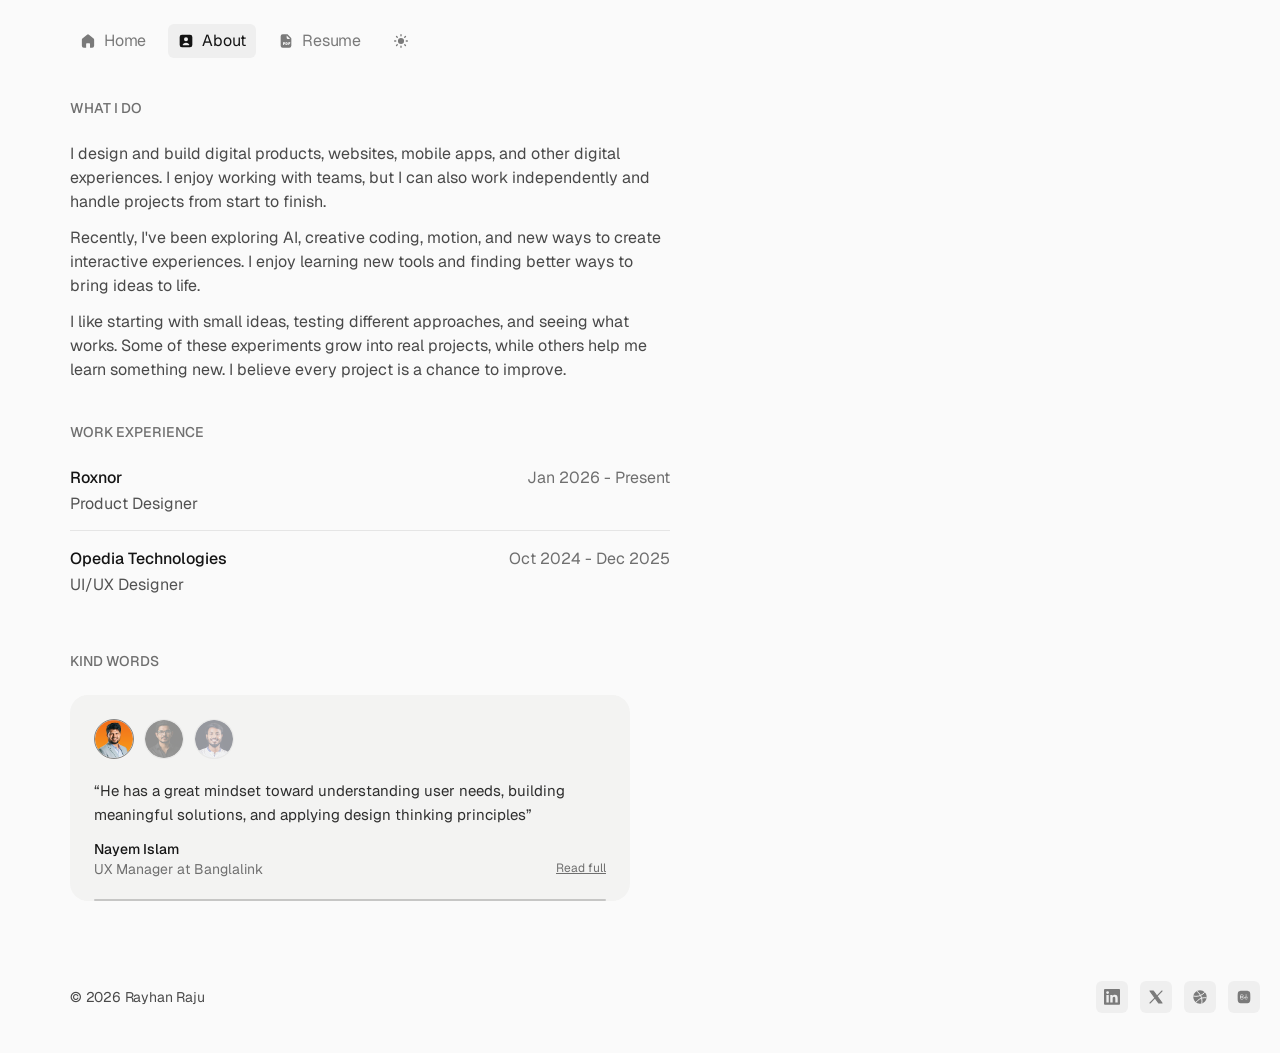
==== commit 5abbf0ef: "Add files via upload" ====
--- a/about.html
+++ b/about.html
@@ -65,10 +65,10 @@
   <footer class="foot inset">
     <span>© 2026 Rayhan Raju</span>
     <div class="social">
-      <a href="https://www.linkedin.com/in/hirayhanraju/" target="_blank" rel="noopener" aria-label="LinkedIn" title="LinkedIn"><svg class="ic" viewBox="0 0 16 16" fill="none" aria-hidden="true"><path d="M4.66602 6.66675V11.3334" stroke-linecap="round" stroke-linejoin="round" stroke="currentColor"/><path d="M7.33398 8.66675V11.3334M7.33398 8.66675C7.33398 7.56215 8.22938 6.66675 9.33398 6.66675C10.4386 6.66675 11.334 7.56215 11.334 8.66675V11.3334M7.33398 8.66675V6.66675" stroke-linecap="round" stroke-linejoin="round" stroke="currentColor"/><path d="M4.75 4.49992H4.66667M4.83333 4.49992C4.83333 4.59197 4.75871 4.66659 4.66667 4.66659C4.57462 4.66659 4.5 4.59197 4.5 4.49992C4.5 4.40787 4.57462 4.33325 4.66667 4.33325C4.75871 4.33325 4.83333 4.40787 4.83333 4.49992Z" stroke-linecap="round" stroke-linejoin="round" stroke="currentColor"/><path d="M2 8C2 5.17157 2 3.75736 2.87868 2.87868C3.75736 2 5.17157 2 8 2C10.8284 2 12.2427 2 13.1213 2.87868C14 3.75736 14 5.17157 14 8C14 10.8284 14 12.2427 13.1213 13.1213C12.2427 14 10.8284 14 8 14C5.17157 14 3.75736 14 2.87868 13.1213C2 12.2427 2 10.8284 2 8Z" stroke-linecap="round" stroke-linejoin="round" stroke="currentColor"/></svg></a>
-      <a href="https://x.com/hirayhanraju" target="_blank" rel="noopener" aria-label="X (Twitter)" title="X (Twitter)"><svg class="ic" viewBox="0 0 16 16" fill="none" aria-hidden="true"><path d="M2 14L7.03227 8.96773M8.96773 7.03227L14 14H10.6667L7.03227 8.96773L2 2H5.33333L8.96773 7.03227ZM14 2L8.96773 7.03227" stroke-linecap="round" stroke-linejoin="round" stroke="currentColor"/></svg></a>
-      <a href="https://dribbble.com/hirayhanraju" target="_blank" rel="noopener" aria-label="Dribbble" title="Dribbble"><svg class="ic" viewBox="0 0 16 16" fill="none" aria-hidden="true"><path d="M14.6673 7.99992C14.6673 11.6818 11.6825 14.6666 8.00065 14.6666C4.31875 14.6666 1.33398 11.6818 1.33398 7.99992C1.33398 4.31802 4.31875 1.33325 8.00065 1.33325C11.6825 1.33325 14.6673 4.31802 14.6673 7.99992Z" stroke="currentColor"/><path d="M14.6667 8.84301C14.0488 8.72715 13.4133 8.66675 12.7648 8.66675C9.19653 8.66675 6.0229 10.4951 4 13.3334" stroke-linejoin="round" stroke="currentColor"/><path d="M12.6673 3.33325C10.581 5.7782 7.44592 7.33325 3.9404 7.33325C3.04356 7.33325 2.17097 7.23145 1.33398 7.03905" stroke-linejoin="round" stroke="currentColor"/><path d="M9.74455 14.6667C9.91162 13.8573 9.99935 13.0191 9.99935 12.1605C9.99935 7.9498 7.88888 4.23097 4.66602 2" stroke-linejoin="round" stroke="currentColor"/></svg></a>
-      <a href="https://www.behance.net/hirayhanraju" target="_blank" rel="noopener" aria-label="Behance" title="Behance"><svg class="ic" viewBox="0 0 16 16" fill="none" aria-hidden="true"><path d="M1.66602 8.00008C1.66602 5.01452 1.66602 3.52174 2.59351 2.59424C3.52101 1.66675 5.01379 1.66675 7.99935 1.66675C10.9849 1.66675 12.4777 1.66675 13.4052 2.59424C14.3327 3.52174 14.3327 5.01452 14.3327 8.00008C14.3327 10.9856 14.3327 12.4784 13.4052 13.4059C12.4777 14.3334 10.9849 14.3334 7.99935 14.3334C5.01379 14.3334 3.52101 14.3334 2.59351 13.4059C1.66602 12.4784 1.66602 10.9856 1.66602 8.00008Z" stroke-linejoin="round" stroke="currentColor"/><path d="M4.5 7.99008V6.00336C4.5 5.8153 4.65437 5.66284 4.84478 5.66284H6.16331C6.45657 5.66284 6.75797 5.7133 6.9765 5.90642C7.2103 6.11298 7.43703 6.43298 7.42577 6.86068C7.4127 7.35948 7.0485 7.94902 6.51487 7.99008C6.46223 7.99413 6.40991 7.99738 6.35741 7.99996M4.5 7.99008C4.52181 7.99008 4.54338 7.9901 4.56472 7.99014M4.5 7.99008V9.97842C4.5 10.1665 4.65439 10.3187 4.84479 10.3206C5.60524 10.3279 6.04769 10.3549 6.51487 10.3189C7.0485 10.2778 7.4127 9.68828 7.42577 9.18948C7.43703 8.76182 7.2103 8.44182 6.9765 8.23522C6.80613 8.08464 6.58539 8.02079 6.35741 7.99996M4.5 7.99008L4.56472 7.99014M6.35741 7.99996C5.88952 8.02287 5.40762 7.99169 4.56472 7.99014M6.35741 7.99996C6.29296 7.99407 6.22794 7.99162 6.16331 7.99162L4.56472 7.99014M11.1964 9.97708C10.9042 10.2601 9.48123 10.8196 8.96857 9.34708C8.9153 9.20008 8.8729 8.88302 8.89763 8.63808M8.89763 8.63808C8.93983 8.22102 9.1239 7.63602 9.8071 7.39728C10.7855 7.05542 11.4008 8.00442 11.5601 8.63808H8.89763ZM9.7253 6.00072H10.6321" stroke-linecap="round" stroke-linejoin="round" stroke="currentColor"/></svg></a>
+      <a href="https://www.linkedin.com/in/hirayhanraju/" target="_blank" rel="noopener" aria-label="LinkedIn" title="LinkedIn"><svg class="ic" viewBox="0 0 16 16" fill="none" aria-hidden="true"><g clip-path="url(#clip_li)"><path d="M13.6888 13.521H11.3084V9.83876C11.3084 8.9607 11.2925 7.83037 10.0703 7.83037C8.8305 7.83037 8.6408 8.78705 8.6408 9.77483V13.5207H6.26034V5.94861H8.54557V6.98342H8.57757C8.80627 6.59718 9.13674 6.27944 9.5338 6.06405C9.93085 5.84865 10.3796 5.74366 10.8323 5.76026C13.245 5.76026 13.6898 7.32778 13.6898 9.36703L13.6888 13.521ZM3.5744 4.91355C3.30118 4.9136 3.03408 4.83362 2.80688 4.68373C2.57968 4.53384 2.4026 4.32077 2.298 4.07146C2.1934 3.82215 2.16598 3.54781 2.21924 3.28311C2.27249 3.01842 2.40402 2.77527 2.59718 2.58441C2.79033 2.39355 3.03645 2.26355 3.30441 2.21086C3.57237 2.15816 3.85012 2.18513 4.10256 2.28836C4.355 2.39159 4.57078 2.56644 4.72261 2.7908C4.87444 3.01516 4.95551 3.27896 4.95556 3.54883C4.95559 3.72801 4.91989 3.90545 4.85049 4.07101C4.7811 4.23657 4.67939 4.387 4.55113 4.51373C4.42288 4.64046 4.2706 4.74099 4.10302 4.80959C3.93543 4.87819 3.75581 4.91352 3.5744 4.91355ZM4.76462 13.521H2.38169V5.94861H4.76462V13.521ZM14.8756 0.00108114H1.18552C0.874791 -0.00238244 0.575369 0.116146 0.353073 0.33062C0.130777 0.545094 0.00379224 0.837967 0 1.14488V14.7233C0.00366245 15.0304 0.130573 15.3234 0.352861 15.5381C0.57515 15.7528 0.874637 15.8716 1.18552 15.8683H14.8756C15.1871 15.8722 15.4874 15.7538 15.7106 15.5391C15.9338 15.3244 16.0615 15.031 16.0658 14.7233V1.1439C16.0614 0.836379 15.9335 0.543173 15.7104 0.328704C15.4872 0.114235 15.1869 -0.00395483 14.8756 0.000101043" fill="currentColor"/></g><defs><clipPath id="clip_li"><rect width="16" height="16" fill="white"/></clipPath></defs></svg></a>
+      <a href="https://x.com/hirayhanraju" target="_blank" rel="noopener" aria-label="X (Twitter)" title="X (Twitter)"><svg class="ic" viewBox="0 0 16 16" fill="none" aria-hidden="true"><path d="M2 14L7.03227 8.96773M8.96773 7.03227L14 14H10.6667L7.03227 8.96773L2 2H5.33333L8.96773 7.03227ZM14 2L8.96773 7.03227" stroke-width="1.125" stroke-linecap="round" stroke-linejoin="round" stroke="currentColor"/><path d="M2 2H5.33333L14 14H10.6667L2 2Z" fill="currentColor"/></svg></a>
+      <a href="https://dribbble.com/hirayhanraju" target="_blank" rel="noopener" aria-label="Dribbble" title="Dribbble"><svg class="ic" viewBox="0 0 16 16" fill="none" aria-hidden="true"><path d="M8.00065 14.6666C11.6825 14.6666 14.6673 11.6818 14.6673 7.99992C14.6673 4.31802 11.6825 1.33325 8.00065 1.33325C4.31875 1.33325 1.33398 4.31802 1.33398 7.99992C1.33398 11.6818 4.31875 14.6666 8.00065 14.6666Z" fill="currentColor"/><path d="M14.6667 8.84301C14.0488 8.72715 13.4133 8.66675 12.7648 8.66675C9.19653 8.66675 6.0229 10.4951 4 13.3334" stroke-linejoin="round" stroke="var(--ibg)"/><path d="M12.6673 3.33325C10.581 5.7782 7.44592 7.33325 3.9404 7.33325C3.04356 7.33325 2.17097 7.23145 1.33398 7.03905" stroke-linejoin="round" stroke="var(--ibg)"/><path d="M9.74455 14.6667C9.91162 13.8573 9.99935 13.0191 9.99935 12.1605C9.99935 7.9498 7.88888 4.23097 4.66602 2" stroke-linejoin="round" stroke="var(--ibg)"/></svg></a>
+      <a href="https://www.behance.net/hirayhanraju" target="_blank" rel="noopener" aria-label="Behance" title="Behance"><svg class="ic" viewBox="0 0 16 16" fill="none" aria-hidden="true"><path d="M1.66602 8.00008C1.66602 5.01452 1.66602 3.52174 2.59351 2.59424C3.52101 1.66675 5.01379 1.66675 7.99935 1.66675C10.9849 1.66675 12.4777 1.66675 13.4052 2.59424C14.3327 3.52174 14.3327 5.01452 14.3327 8.00008C14.3327 10.9856 14.3327 12.4784 13.4052 13.4059C12.4777 14.3334 10.9849 14.3334 7.99935 14.3334C5.01379 14.3334 3.52101 14.3334 2.59351 13.4059C1.66602 12.4784 1.66602 10.9856 1.66602 8.00008Z" fill="currentColor"/><path d="M4.5 7.99008V6.00336C4.5 5.8153 4.65437 5.66284 4.84478 5.66284H6.16331C6.45657 5.66284 6.75797 5.7133 6.9765 5.90642C7.2103 6.11298 7.43703 6.43298 7.42577 6.86068C7.4127 7.35948 7.0485 7.94902 6.51487 7.99008C6.46223 7.99413 6.40991 7.99738 6.35741 7.99996M4.5 7.99008C4.52181 7.99008 4.54338 7.9901 4.56472 7.99014M4.5 7.99008V9.97842C4.5 10.1665 4.65439 10.3187 4.84479 10.3206C5.60524 10.3279 6.04769 10.3549 6.51487 10.3189C7.0485 10.2778 7.4127 9.68828 7.42577 9.18948C7.43703 8.76182 7.2103 8.44182 6.9765 8.23522C6.80613 8.08464 6.58539 8.02079 6.35741 7.99996M4.5 7.99008L4.56472 7.99014M6.35741 7.99996C5.88952 8.02287 5.40762 7.99169 4.56472 7.99014M6.35741 7.99996C6.29296 7.99407 6.22794 7.99162 6.16331 7.99162L4.56472 7.99014M11.1964 9.97708C10.9042 10.2601 9.48123 10.8196 8.96857 9.34708C8.9153 9.20008 8.8729 8.88302 8.89763 8.63808M8.89763 8.63808C8.93983 8.22102 9.1239 7.63602 9.8071 7.39728C10.7855 7.05542 11.4008 8.00442 11.5601 8.63808H8.89763ZM9.7253 6.00072H10.6321" stroke-width="0.5" stroke-linecap="round" stroke-linejoin="round" stroke="var(--ibg)"/></svg></a>
     </div>
   </footer>
 </div>
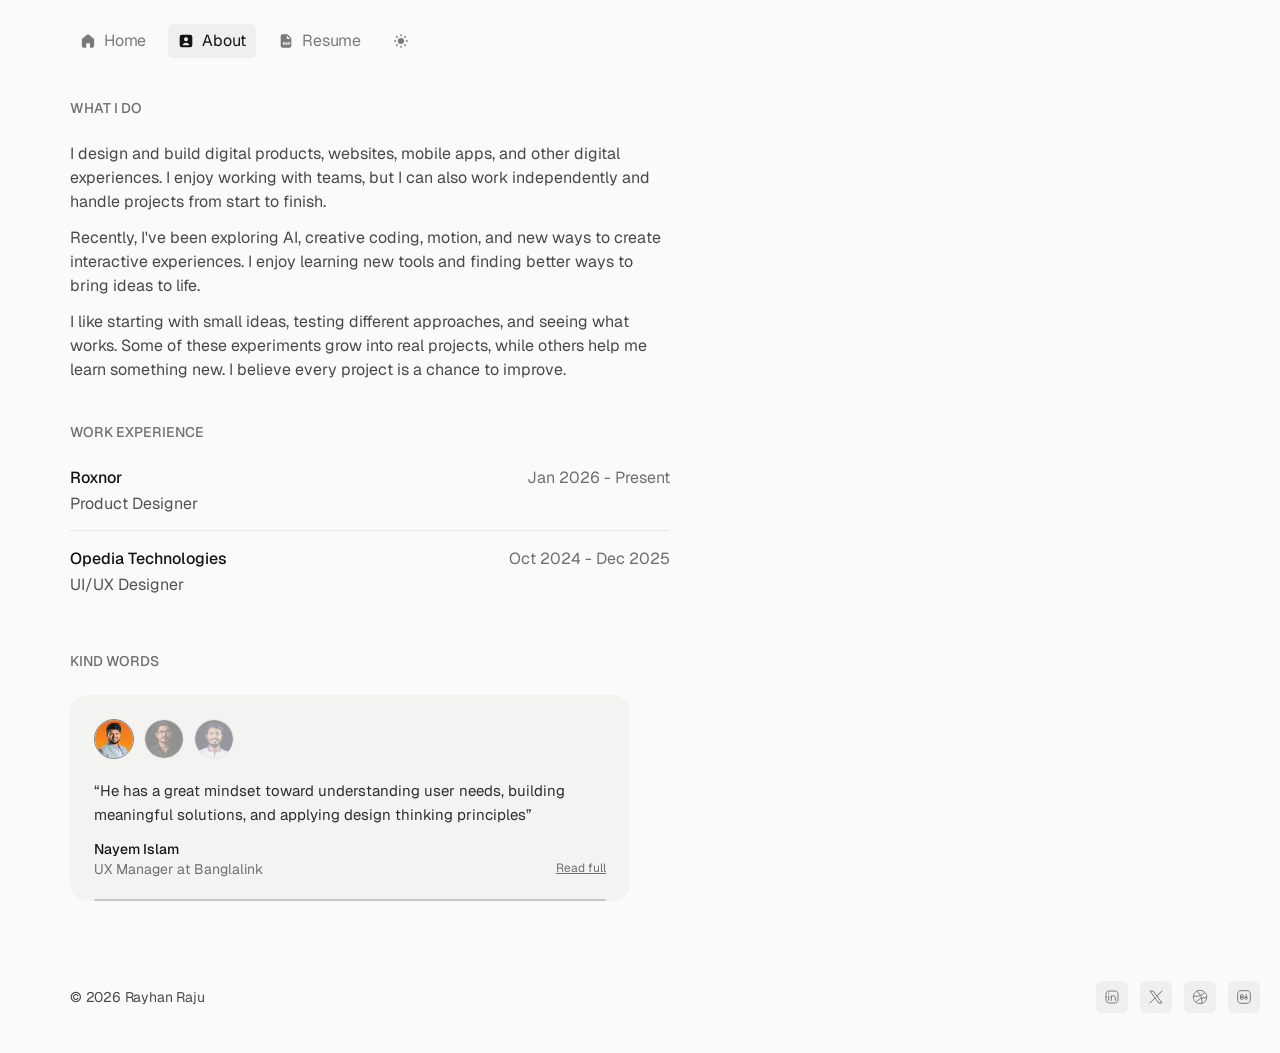
==== commit 0da5f82a: "Add files via upload" ====
--- a/about.html
+++ b/about.html
@@ -65,10 +65,10 @@
   <footer class="foot inset">
     <span>© 2026 Rayhan Raju</span>
     <div class="social">
-      <a href="https://www.linkedin.com/in/hirayhanraju/" target="_blank" rel="noopener" aria-label="LinkedIn" title="LinkedIn"><svg class="ic" viewBox="0 0 16 16" fill="none" aria-hidden="true"><g clip-path="url(#clip_li)"><path d="M13.6888 13.521H11.3084V9.83876C11.3084 8.9607 11.2925 7.83037 10.0703 7.83037C8.8305 7.83037 8.6408 8.78705 8.6408 9.77483V13.5207H6.26034V5.94861H8.54557V6.98342H8.57757C8.80627 6.59718 9.13674 6.27944 9.5338 6.06405C9.93085 5.84865 10.3796 5.74366 10.8323 5.76026C13.245 5.76026 13.6898 7.32778 13.6898 9.36703L13.6888 13.521ZM3.5744 4.91355C3.30118 4.9136 3.03408 4.83362 2.80688 4.68373C2.57968 4.53384 2.4026 4.32077 2.298 4.07146C2.1934 3.82215 2.16598 3.54781 2.21924 3.28311C2.27249 3.01842 2.40402 2.77527 2.59718 2.58441C2.79033 2.39355 3.03645 2.26355 3.30441 2.21086C3.57237 2.15816 3.85012 2.18513 4.10256 2.28836C4.355 2.39159 4.57078 2.56644 4.72261 2.7908C4.87444 3.01516 4.95551 3.27896 4.95556 3.54883C4.95559 3.72801 4.91989 3.90545 4.85049 4.07101C4.7811 4.23657 4.67939 4.387 4.55113 4.51373C4.42288 4.64046 4.2706 4.74099 4.10302 4.80959C3.93543 4.87819 3.75581 4.91352 3.5744 4.91355ZM4.76462 13.521H2.38169V5.94861H4.76462V13.521ZM14.8756 0.00108114H1.18552C0.874791 -0.00238244 0.575369 0.116146 0.353073 0.33062C0.130777 0.545094 0.00379224 0.837967 0 1.14488V14.7233C0.00366245 15.0304 0.130573 15.3234 0.352861 15.5381C0.57515 15.7528 0.874637 15.8716 1.18552 15.8683H14.8756C15.1871 15.8722 15.4874 15.7538 15.7106 15.5391C15.9338 15.3244 16.0615 15.031 16.0658 14.7233V1.1439C16.0614 0.836379 15.9335 0.543173 15.7104 0.328704C15.4872 0.114235 15.1869 -0.00395483 14.8756 0.000101043" fill="currentColor"/></g><defs><clipPath id="clip_li"><rect width="16" height="16" fill="white"/></clipPath></defs></svg></a>
-      <a href="https://x.com/hirayhanraju" target="_blank" rel="noopener" aria-label="X (Twitter)" title="X (Twitter)"><svg class="ic" viewBox="0 0 16 16" fill="none" aria-hidden="true"><path d="M2 14L7.03227 8.96773M8.96773 7.03227L14 14H10.6667L7.03227 8.96773L2 2H5.33333L8.96773 7.03227ZM14 2L8.96773 7.03227" stroke-width="1.125" stroke-linecap="round" stroke-linejoin="round" stroke="currentColor"/><path d="M2 2H5.33333L14 14H10.6667L2 2Z" fill="currentColor"/></svg></a>
-      <a href="https://dribbble.com/hirayhanraju" target="_blank" rel="noopener" aria-label="Dribbble" title="Dribbble"><svg class="ic" viewBox="0 0 16 16" fill="none" aria-hidden="true"><path d="M8.00065 14.6666C11.6825 14.6666 14.6673 11.6818 14.6673 7.99992C14.6673 4.31802 11.6825 1.33325 8.00065 1.33325C4.31875 1.33325 1.33398 4.31802 1.33398 7.99992C1.33398 11.6818 4.31875 14.6666 8.00065 14.6666Z" fill="currentColor"/><path d="M14.6667 8.84301C14.0488 8.72715 13.4133 8.66675 12.7648 8.66675C9.19653 8.66675 6.0229 10.4951 4 13.3334" stroke-linejoin="round" stroke="var(--ibg)"/><path d="M12.6673 3.33325C10.581 5.7782 7.44592 7.33325 3.9404 7.33325C3.04356 7.33325 2.17097 7.23145 1.33398 7.03905" stroke-linejoin="round" stroke="var(--ibg)"/><path d="M9.74455 14.6667C9.91162 13.8573 9.99935 13.0191 9.99935 12.1605C9.99935 7.9498 7.88888 4.23097 4.66602 2" stroke-linejoin="round" stroke="var(--ibg)"/></svg></a>
-      <a href="https://www.behance.net/hirayhanraju" target="_blank" rel="noopener" aria-label="Behance" title="Behance"><svg class="ic" viewBox="0 0 16 16" fill="none" aria-hidden="true"><path d="M1.66602 8.00008C1.66602 5.01452 1.66602 3.52174 2.59351 2.59424C3.52101 1.66675 5.01379 1.66675 7.99935 1.66675C10.9849 1.66675 12.4777 1.66675 13.4052 2.59424C14.3327 3.52174 14.3327 5.01452 14.3327 8.00008C14.3327 10.9856 14.3327 12.4784 13.4052 13.4059C12.4777 14.3334 10.9849 14.3334 7.99935 14.3334C5.01379 14.3334 3.52101 14.3334 2.59351 13.4059C1.66602 12.4784 1.66602 10.9856 1.66602 8.00008Z" fill="currentColor"/><path d="M4.5 7.99008V6.00336C4.5 5.8153 4.65437 5.66284 4.84478 5.66284H6.16331C6.45657 5.66284 6.75797 5.7133 6.9765 5.90642C7.2103 6.11298 7.43703 6.43298 7.42577 6.86068C7.4127 7.35948 7.0485 7.94902 6.51487 7.99008C6.46223 7.99413 6.40991 7.99738 6.35741 7.99996M4.5 7.99008C4.52181 7.99008 4.54338 7.9901 4.56472 7.99014M4.5 7.99008V9.97842C4.5 10.1665 4.65439 10.3187 4.84479 10.3206C5.60524 10.3279 6.04769 10.3549 6.51487 10.3189C7.0485 10.2778 7.4127 9.68828 7.42577 9.18948C7.43703 8.76182 7.2103 8.44182 6.9765 8.23522C6.80613 8.08464 6.58539 8.02079 6.35741 7.99996M4.5 7.99008L4.56472 7.99014M6.35741 7.99996C5.88952 8.02287 5.40762 7.99169 4.56472 7.99014M6.35741 7.99996C6.29296 7.99407 6.22794 7.99162 6.16331 7.99162L4.56472 7.99014M11.1964 9.97708C10.9042 10.2601 9.48123 10.8196 8.96857 9.34708C8.9153 9.20008 8.8729 8.88302 8.89763 8.63808M8.89763 8.63808C8.93983 8.22102 9.1239 7.63602 9.8071 7.39728C10.7855 7.05542 11.4008 8.00442 11.5601 8.63808H8.89763ZM9.7253 6.00072H10.6321" stroke-width="0.5" stroke-linecap="round" stroke-linejoin="round" stroke="var(--ibg)"/></svg></a>
+      <a href="https://www.linkedin.com/in/hirayhanraju/" target="_blank" rel="noopener" aria-label="LinkedIn" title="LinkedIn"><svg class="ic" viewBox="0 0 16 16" fill="none" aria-hidden="true"><path d="M4.66602 6.66675V11.3334" stroke-linecap="round" stroke-linejoin="round" stroke="currentColor"/><path d="M7.33398 8.66675V11.3334M7.33398 8.66675C7.33398 7.56215 8.22938 6.66675 9.33398 6.66675C10.4386 6.66675 11.334 7.56215 11.334 8.66675V11.3334M7.33398 8.66675V6.66675" stroke-linecap="round" stroke-linejoin="round" stroke="currentColor"/><path d="M4.75 4.49992H4.66667M4.83333 4.49992C4.83333 4.59197 4.75871 4.66659 4.66667 4.66659C4.57462 4.66659 4.5 4.59197 4.5 4.49992C4.5 4.40787 4.57462 4.33325 4.66667 4.33325C4.75871 4.33325 4.83333 4.40787 4.83333 4.49992Z" stroke-linecap="round" stroke-linejoin="round" stroke="currentColor"/><path d="M2 8C2 5.17157 2 3.75736 2.87868 2.87868C3.75736 2 5.17157 2 8 2C10.8284 2 12.2427 2 13.1213 2.87868C14 3.75736 14 5.17157 14 8C14 10.8284 14 12.2427 13.1213 13.1213C12.2427 14 10.8284 14 8 14C5.17157 14 3.75736 14 2.87868 13.1213C2 12.2427 2 10.8284 2 8Z" stroke-linecap="round" stroke-linejoin="round" stroke="currentColor"/></svg></a>
+      <a href="https://x.com/hirayhanraju" target="_blank" rel="noopener" aria-label="X (Twitter)" title="X (Twitter)"><svg class="ic" viewBox="0 0 16 16" fill="none" aria-hidden="true"><path d="M2 14L7.03227 8.96773M8.96773 7.03227L14 14H10.6667L7.03227 8.96773L2 2H5.33333L8.96773 7.03227ZM14 2L8.96773 7.03227" stroke-linecap="round" stroke-linejoin="round" stroke="currentColor"/></svg></a>
+      <a href="https://dribbble.com/hirayhanraju" target="_blank" rel="noopener" aria-label="Dribbble" title="Dribbble"><svg class="ic" viewBox="0 0 16 16" fill="none" aria-hidden="true"><path d="M14.6673 7.99992C14.6673 11.6818 11.6825 14.6666 8.00065 14.6666C4.31875 14.6666 1.33398 11.6818 1.33398 7.99992C1.33398 4.31802 4.31875 1.33325 8.00065 1.33325C11.6825 1.33325 14.6673 4.31802 14.6673 7.99992Z" stroke="currentColor"/><path d="M14.6667 8.84301C14.0488 8.72715 13.4133 8.66675 12.7648 8.66675C9.19653 8.66675 6.0229 10.4951 4 13.3334" stroke-linejoin="round" stroke="currentColor"/><path d="M12.6673 3.33325C10.581 5.7782 7.44592 7.33325 3.9404 7.33325C3.04356 7.33325 2.17097 7.23145 1.33398 7.03905" stroke-linejoin="round" stroke="currentColor"/><path d="M9.74455 14.6667C9.91162 13.8573 9.99935 13.0191 9.99935 12.1605C9.99935 7.9498 7.88888 4.23097 4.66602 2" stroke-linejoin="round" stroke="currentColor"/></svg></a>
+      <a href="https://www.behance.net/hirayhanraju" target="_blank" rel="noopener" aria-label="Behance" title="Behance"><svg class="ic" viewBox="0 0 16 16" fill="none" aria-hidden="true"><path d="M1.66602 8.00008C1.66602 5.01452 1.66602 3.52174 2.59351 2.59424C3.52101 1.66675 5.01379 1.66675 7.99935 1.66675C10.9849 1.66675 12.4777 1.66675 13.4052 2.59424C14.3327 3.52174 14.3327 5.01452 14.3327 8.00008C14.3327 10.9856 14.3327 12.4784 13.4052 13.4059C12.4777 14.3334 10.9849 14.3334 7.99935 14.3334C5.01379 14.3334 3.52101 14.3334 2.59351 13.4059C1.66602 12.4784 1.66602 10.9856 1.66602 8.00008Z" stroke-linejoin="round" stroke="currentColor"/><path d="M4.5 7.99008V6.00336C4.5 5.8153 4.65437 5.66284 4.84478 5.66284H6.16331C6.45657 5.66284 6.75797 5.7133 6.9765 5.90642C7.2103 6.11298 7.43703 6.43298 7.42577 6.86068C7.4127 7.35948 7.0485 7.94902 6.51487 7.99008C6.46223 7.99413 6.40991 7.99738 6.35741 7.99996M4.5 7.99008C4.52181 7.99008 4.54338 7.9901 4.56472 7.99014M4.5 7.99008V9.97842C4.5 10.1665 4.65439 10.3187 4.84479 10.3206C5.60524 10.3279 6.04769 10.3549 6.51487 10.3189C7.0485 10.2778 7.4127 9.68828 7.42577 9.18948C7.43703 8.76182 7.2103 8.44182 6.9765 8.23522C6.80613 8.08464 6.58539 8.02079 6.35741 7.99996M4.5 7.99008L4.56472 7.99014M6.35741 7.99996C5.88952 8.02287 5.40762 7.99169 4.56472 7.99014M6.35741 7.99996C6.29296 7.99407 6.22794 7.99162 6.16331 7.99162L4.56472 7.99014M11.1964 9.97708C10.9042 10.2601 9.48123 10.8196 8.96857 9.34708C8.9153 9.20008 8.8729 8.88302 8.89763 8.63808M8.89763 8.63808C8.93983 8.22102 9.1239 7.63602 9.8071 7.39728C10.7855 7.05542 11.4008 8.00442 11.5601 8.63808H8.89763ZM9.7253 6.00072H10.6321" stroke-linecap="round" stroke-linejoin="round" stroke="currentColor"/></svg></a>
     </div>
   </footer>
 </div>
--- a/style.css
+++ b/style.css
@@ -2,7 +2,7 @@
   --bg:#fafafa; --fg:#141414; --body:#494949; --muted:#7a7a7a; --meta:#737373; --label:#6f6f6f;
   --pill:#efefef; --pill-hover:#e4e4e4; --line:#e5e5e5; --card:#f3f3f2; --surface:#ffffff;
   --btn:#171717; --btn-fg:#fafafa; --hl:#e7dcff;
-  --font:"Geist",-apple-system,BlinkMacSystemFont,"Segoe UI",sans-serif;
+  --font:"Geist",-apple-system,BlinkMacSystemFont,"Segoe UI",sans-serif; --dm:"DM Sans",var(--font);
 }
 .rr-dark{
   --bg:#0e0e0e; --fg:#f2f2f2; --body:#b4b4b4; --muted:#8a8a8a; --meta:#8c8c8c; --label:#8c8c8c;
@@ -49,7 +49,8 @@
 .work{display:flex;flex-direction:column;gap:24px}
 .work-list{display:flex;flex-direction:column;gap:40px}
 .project{display:flex;flex-direction:column;gap:20px}
-.project .shot{position:relative;aspect-ratio:1280/660;border-radius:20px;overflow:hidden;background:var(--card);cursor:none}
+.project .shot{position:relative;aspect-ratio:1280/660;border-radius:20px;overflow:hidden;background:#edeef1;cursor:none}
+.rr-dark .project .shot img{filter:brightness(.92)}
 .project .shot img{position:relative;z-index:1;width:100%;height:100%;object-fit:cover;transition:transform .7s cubic-bezier(.2,.7,.2,1)}
 .project:hover .shot img{transform:scale(1.015)}
 .project .ph{position:absolute;inset:0;display:grid;place-items:center;font-size:13px;color:var(--muted)}
@@ -262,3 +263,111 @@
 .kind:hover .prog i.run,.kind:focus-within .prog i.run{animation-play-state:paused}
 @keyframes prog{to{width:100%}}
 @media (prefers-reduced-motion:reduce){.kind .prog{display:none}}
+
+/* Home hero gradient wave */
+.wave-bg{position:absolute;left:0;right:0;top:0;height:min(760px,100vh);z-index:0;pointer-events:none;overflow:hidden;
+  -webkit-mask-image:linear-gradient(#000 55%,transparent);mask-image:linear-gradient(#000 55%,transparent)}
+.wave-bg canvas{width:100%;height:100%;display:block;filter:blur(18px) saturate(1.05);transform:scale(1.08)}
+.rr-dark .wave-bg{opacity:.32}
+body.has-wave .page{position:relative;z-index:1}
+
+/* ===== Case study v2 (sidebar + side/feature sections) ===== */
+.cs-page{max-width:1280px;margin:0 auto;padding:100px 0 40px}
+@media (max-width:1320px){.cs-page{padding-left:20px;padding-right:20px}}
+.cs{display:grid;grid-template-columns:220px minmax(0,1fr);gap:50px;align-items:start}
+.cs-side{position:sticky;top:40px;display:flex;flex-direction:column;gap:32px}
+.back{display:inline-flex;align-items:center;gap:8px;font-family:var(--dm);font-size:16px;line-height:24px;color:#636363;transition:color .2s;align-self:flex-start}
+.back svg{width:20px;height:20px;transition:transform .2s}
+.back:hover{color:var(--fg)}.back:hover svg{transform:translateX(-3px)}
+.rr-dark .back{color:#8a8a8a}
+.cs-side .toc{position:static}
+.cs-main{display:flex;flex-direction:column;min-width:0}
+.cs-top{display:flex;flex-direction:column;gap:50px}
+.cs-title{display:flex;flex-direction:column;gap:20px}
+.cs-title h1{font-size:clamp(34px,4.2vw,54px);line-height:1.11;font-weight:500;letter-spacing:-1px;color:#121212;text-wrap:balance}
+.cs-title p{font-family:var(--dm);font-size:20px;line-height:30px;color:#737378;max-width:950px}
+.rr-dark .cs-title h1{color:var(--fg)}.rr-dark .cs-title p{color:#9a9aa0}
+.pan{width:100%;height:auto;display:block;border-radius:20px}
+.rr-dark .pan{filter:brightness(.92)}
+.cs .dl{margin-top:50px;padding-top:0;border-top:0;gap:0}
+.cs .dl > div{padding-right:16px}
+.cs .dl b{font-family:var(--dm);font-weight:500;margin-bottom:6px}
+.cs .dl span{font-family:var(--dm);color:#636363}
+/* Side section: 200px label + content */
+.ss{display:grid;grid-template-columns:200px minmax(0,1fr);gap:24px;padding-top:80px;scroll-margin-top:24px}
+.ss.first{padding-top:60px}
+.ss > h2{font-family:var(--dm);font-size:20px;line-height:28px;font-weight:400;color:#000}
+.rr-dark .ss > h2{color:var(--fg)}
+.ss .c{display:flex;flex-direction:column;gap:24px;min-width:0}
+.t16{font-family:var(--dm);font-size:16px;line-height:24px;color:#4d4d4d}
+.t16 strong,.t16 b{font-weight:500;color:#121212}
+.rr-dark .t16{color:#b0b0b0}.rr-dark .t16 strong,.rr-dark .t16 b{color:var(--fg)}
+.lead2{font-family:var(--dm);font-size:16px;line-height:24px;font-weight:500;color:#121212}
+.rr-dark .lead2{color:var(--fg)}
+.pts{display:flex;flex-direction:column;gap:12px}
+.pts b{display:block;font-family:var(--dm);font-weight:500;color:#121212}
+.pts span{display:block;font-family:var(--dm);color:#636363;margin-top:2px}
+.rr-dark .pts b{color:var(--fg)}.rr-dark .pts span{color:#a0a0a0}
+.bl{display:flex;flex-direction:column;gap:12px;padding-left:24px;list-style:disc;font-family:var(--dm);font-size:16px;line-height:24px;color:#4d4d4d}
+.bl li::marker{color:#121212}
+.bl b{font-weight:500;color:#121212}
+.rr-dark .bl{color:#b0b0b0}.rr-dark .bl b{color:var(--fg)}.rr-dark .bl li::marker{color:var(--fg)}
+.bl.g16{gap:16px}
+.who2{display:flex;flex-direction:column;gap:24px}
+.who2 b{display:block;font-family:var(--dm);font-weight:500;color:#121212;margin-bottom:8px}
+.rr-dark .who2 b{color:var(--fg)}
+/* Feature section: centered heading + panels */
+.fs{scroll-margin-top:24px}
+.fs .ft{padding:130px 110px 70px;display:flex;flex-direction:column;gap:16px}
+.fs .ft.tight{padding-bottom:70px}
+.fs h2{font-size:32px;line-height:38px;font-weight:500;color:#000;letter-spacing:-.3px;text-wrap:balance}
+.rr-dark .fs h2{color:var(--fg)}
+.fs .ft .t16 + .t16{margin-top:0}
+.g2{display:grid;grid-template-columns:1fr 1fr;gap:24px}
+.stk{display:flex;flex-direction:column;gap:24px}
+.fig{display:flex;flex-direction:column;gap:12px}
+.fig figcaption{font-family:var(--dm);font-size:14px;line-height:20px;color:#636363}
+/* Split: text + stacked panels */
+.split{display:grid;grid-template-columns:minmax(0,560fr) minmax(0,450fr);padding-top:130px;align-items:start}
+.split.rev{grid-template-columns:minmax(0,450fr) minmax(0,560fr)}
+.split .st{padding:0 70px;display:flex;flex-direction:column;gap:16px;position:sticky;top:40px}
+.split h3{font-family:var(--dm);font-size:20px;line-height:28px;font-weight:400;color:#000}
+.rr-dark .split h3{color:var(--fg)}
+.kpi3{grid-template-columns:repeat(3,1fr)}
+.kpi > div + div{border-left:1.5px solid #898989}
+.kpi > div:first-child{border-right:0}
+.kpi b{font-family:var(--dm);font-size:38px}
+.kpi span{font-family:var(--dm)}
+.quote2{border-left:3px solid #3b82f6;padding:4px 16px;display:flex;flex-direction:column;gap:8px}
+.quote2 q{font-family:var(--dm);font-size:20px;line-height:28px;font-weight:500;color:#121212;quotes:"“" "”"}
+.quote2 q.nq{quotes:none}
+.quote2 small{font-family:var(--dm);font-size:14px;color:#636363}
+.rr-dark .quote2 q{color:var(--fg)}
+.cs .stats{gap:16px}
+.cs .icard{background:#edeef1}
+.cs .cards3{gap:16px}
+.cs .comp{gap:16px}
+.cs .opps{grid-template-columns:1fr 1fr}
+.cs .foot{margin-top:120px}
+@media (max-width:1000px){
+  .cs-page{padding-top:32px}
+  .cs{grid-template-columns:1fr;gap:28px}
+  .cs-side{position:static}
+  .cs-side .toc{display:none}
+  .ss{grid-template-columns:1fr;gap:12px;padding-top:56px}
+  .fs .ft{padding:80px 0 32px}
+  .split,.split.rev{grid-template-columns:1fr;gap:24px;padding-top:80px}
+  .split .st{padding:0;position:static}
+  .split.rev .st{order:-1}
+  .cs .stats{grid-template-columns:1fr 1fr}
+}
+@media (max-width:640px){
+  .g2,.cs .comp,.cs .opps,.kpi3{grid-template-columns:1fr}
+  .kpi > div + div{border-left:0;border-top:1.5px solid #898989}
+  .cs .dl{grid-template-columns:1fr 1fr;row-gap:16px}
+  .fs h2{font-size:26px;line-height:32px}
+}
+/* Yosuite: DM Sans headings, 18px overview */
+.dm .cs-title h1,.dm .fs h2{font-family:var(--dm)}
+.t18{font-family:var(--dm);font-size:18px;line-height:28px;color:#4d4d4d}
+.rr-dark .t18{color:#b0b0b0}
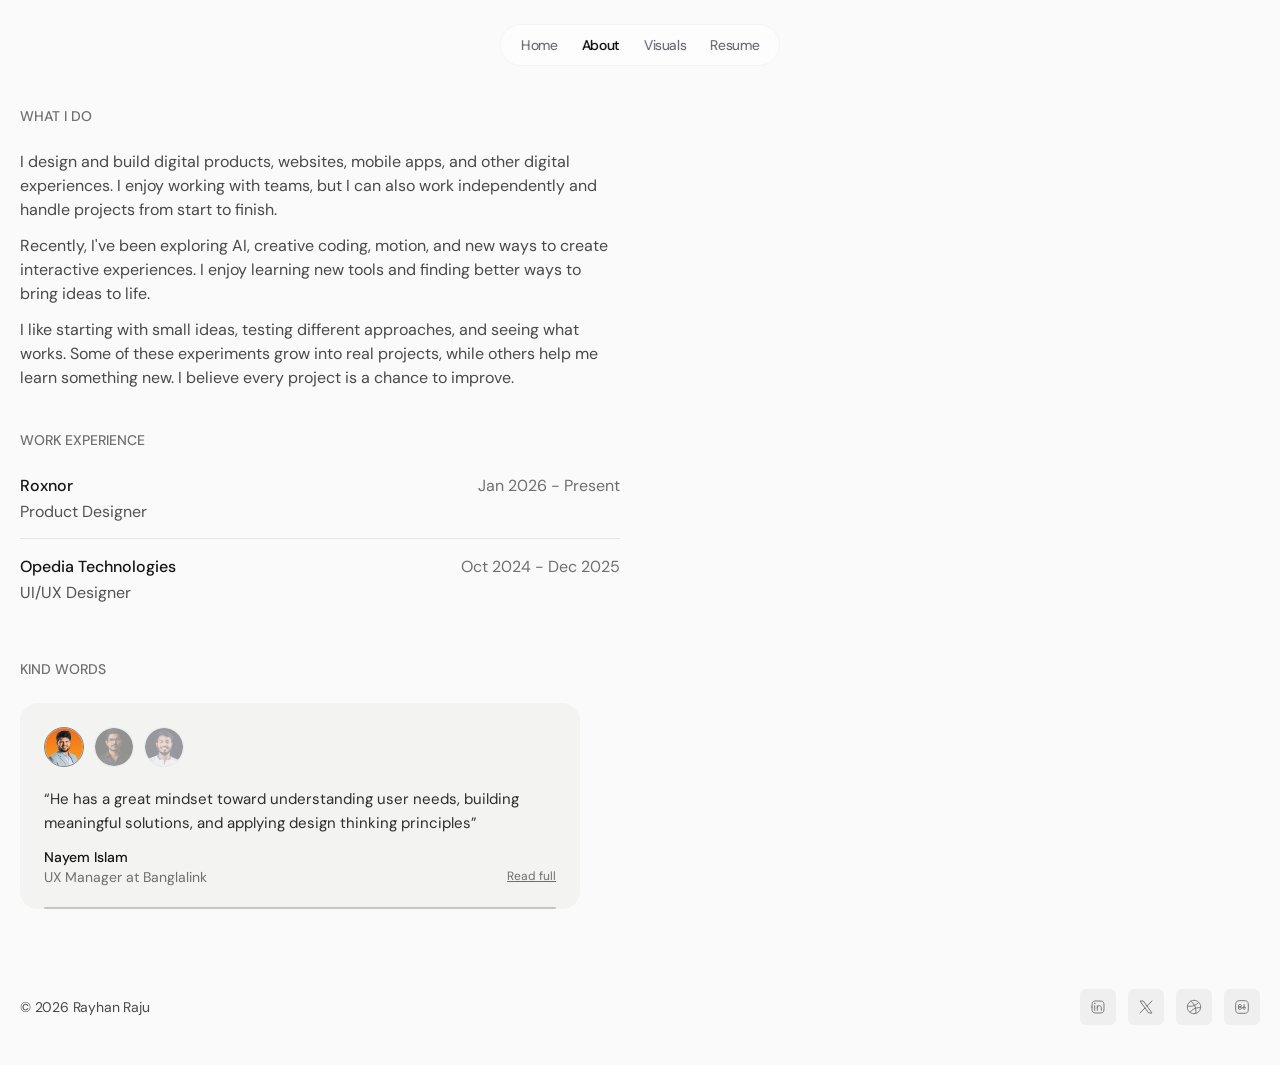
==== commit 9083d0c7: "Add files via upload" ====
--- a/about.html
+++ b/about.html
@@ -11,21 +11,21 @@
 <link rel="apple-touch-icon" href="apple-touch-icon.png">
 <link rel="preconnect" href="https://fonts.googleapis.com">
 <link rel="preconnect" href="https://fonts.gstatic.com" crossorigin>
-<link href="https://fonts.googleapis.com/css2?family=Geist:wght@400;500&display=swap" rel="stylesheet">
-<link rel="stylesheet" href="style.css">
-<script>try{if(localStorage.getItem('rr-theme')==='dark')document.documentElement.classList.add('rr-dark')}catch(e){}</script>
+<link href="https://fonts.googleapis.com/css2?family=DM+Sans:opsz,wght@9..40,400;9..40,500;9..40,600&display=swap" rel="stylesheet">
+<link rel="stylesheet" href="style.css?v=16">
+<script>try{localStorage.removeItem('rr-theme')}catch(e){}</script>
 </head>
-<body>
+<body class="has-sky">
+<nav class="topnav" aria-label="Primary">
+  <a href="/">Home</a>
+  <a href="/about" class="on" aria-current="page">About</a>
+  <a href="https://dribbble.com/hirayhanraju" target="_blank" rel="noopener">Visuals</a>
+  <a href="https://drive.google.com/file/d/1BG3UXGlWHrdBLkJpEtNa-a2Io6GpRVyj/view?usp=sharing" target="_blank" rel="noopener">Resume</a>
+</nav>
 <div class="page">
-  <nav class="nav inset" aria-label="Primary">
-    <a href="/"><svg class="ic" viewBox="0 0 24 24" fill="currentColor"><path d="M10.6 2.6a2.2 2.2 0 012.8 0l7 5.8c.5.4.8 1 .8 1.7V19a3 3 0 01-3 3h-3.2v-5.5a1 1 0 00-1-1h-3.8a1 1 0 00-1 1V22H5.8a3 3 0 01-3-3v-8.9c0-.7.3-1.3.8-1.7z"/></svg>Home</a>
-    <a href="/about" class="on"><svg class="ic" viewBox="0 0 24 24" fill="currentColor"><path fill-rule="evenodd" d="M6 2.5h12A3.5 3.5 0 0121.5 6v12a3.5 3.5 0 01-3.5 3.5H6A3.5 3.5 0 012.5 18V6A3.5 3.5 0 016 2.5zm6 4a3 3 0 100 6 3 3 0 000-6zm-5 11.2c.9-2 2.8-3.2 5-3.2s4.1 1.2 5 3.2c.2.4-.1.8-.5.8h-9c-.4 0-.7-.4-.5-.8z"/></svg>About</a>
-    <a href="https://drive.google.com/file/d/1BG3UXGlWHrdBLkJpEtNa-a2Io6GpRVyj/view?usp=sharing" target="_blank" rel="noopener"><svg class="ic" viewBox="0 0 24 24" fill="currentColor"><path fill-rule="evenodd" d="M7 2h6.6c.5 0 1 .2 1.4.6l4.4 4.4c.4.4.6.9.6 1.4V19a3 3 0 01-3 3H7a3 3 0 01-3-3V5a3 3 0 013-3zm6 1.8V7a2 2 0 002 2h3.2zM7.5 14v4h1.2v-1.3h.7a1.35 1.35 0 000-2.7zm1.2 1h.7a.35.35 0 010 .7h-.7zm2.6-1v4h1.3a2 2 0 000-4zm1.2 1h.1a1 1 0 010 2h-.1zm3-1v4h1.2v-1.5h1.4v-1h-1.4V15h1.6v-1z"/></svg>Resume</a>
-    <button type="button" data-theme-toggle aria-label="Toggle dark mode"><svg class="ic" viewBox="0 0 24 24" fill="currentColor"><circle cx="12" cy="12" r="4.6"/><g stroke="currentColor" stroke-width="2" stroke-linecap="round"><path d="M12 2.5v1.6M12 19.9v1.6M2.5 12h1.6M19.9 12h1.6M5.3 5.3l1.1 1.1M17.6 17.6l1.1 1.1M5.3 18.7l1.1-1.1M17.6 6.4l1.1-1.1"/></g></svg></button>
-  </nav>
-
+  
   <main class="stack">
-    <section class="block inset rise">
+    <section class="block rise">
       <h2 class="label">What I do</h2>
       <div class="prose">
         <p>I design and build digital products, websites, mobile apps, and other digital experiences. I enjoy working with teams, but I can also work independently and handle projects from start to finish.</p>
@@ -34,7 +34,7 @@
       </div>
     </section>
 
-    <section class="block inset rise">
+    <section class="block rise">
       <h2 class="label">Work experience</h2>
       <div class="exp">
         <div class="row"><div><b>Roxnor</b><em>Product Designer</em></div><time>Jan 2026 - Present</time></div>
@@ -42,7 +42,7 @@
       </div>
     </section>
 
-    <section class="block inset rise">
+    <section class="block rise">
       <h2 class="label">Kind words</h2>
       <div class="kind">
         <div class="avatars" role="tablist" aria-label="Recommendations">
@@ -62,7 +62,7 @@
     </section>
   </main>
 
-  <footer class="foot inset">
+  <footer class="foot">
     <span>© 2026 Rayhan Raju</span>
     <div class="social">
       <a href="https://www.linkedin.com/in/hirayhanraju/" target="_blank" rel="noopener" aria-label="LinkedIn" title="LinkedIn"><svg class="ic" viewBox="0 0 16 16" fill="none" aria-hidden="true"><path d="M4.66602 6.66675V11.3334" stroke-linecap="round" stroke-linejoin="round" stroke="currentColor"/><path d="M7.33398 8.66675V11.3334M7.33398 8.66675C7.33398 7.56215 8.22938 6.66675 9.33398 6.66675C10.4386 6.66675 11.334 7.56215 11.334 8.66675V11.3334M7.33398 8.66675V6.66675" stroke-linecap="round" stroke-linejoin="round" stroke="currentColor"/><path d="M4.75 4.49992H4.66667M4.83333 4.49992C4.83333 4.59197 4.75871 4.66659 4.66667 4.66659C4.57462 4.66659 4.5 4.59197 4.5 4.49992C4.5 4.40787 4.57462 4.33325 4.66667 4.33325C4.75871 4.33325 4.83333 4.40787 4.83333 4.49992Z" stroke-linecap="round" stroke-linejoin="round" stroke="currentColor"/><path d="M2 8C2 5.17157 2 3.75736 2.87868 2.87868C3.75736 2 5.17157 2 8 2C10.8284 2 12.2427 2 13.1213 2.87868C14 3.75736 14 5.17157 14 8C14 10.8284 14 12.2427 13.1213 13.1213C12.2427 14 10.8284 14 8 14C5.17157 14 3.75736 14 2.87868 13.1213C2 12.2427 2 10.8284 2 8Z" stroke-linecap="round" stroke-linejoin="round" stroke="currentColor"/></svg></a>
@@ -104,6 +104,6 @@
           "Beyond his professional strengths, what truly sets Rayhan apart is his character. He is humble, dependable, and genuinely one of the nicest people I have had the opportunity to work with. I highly recommend Rayhan to anyone looking for a talented designer and an even better human being."] }
 ];
 </script>
-<script src="script.js"></script>
+<script src="script.js?v=16"></script>
 </body>
 </html>
--- a/style.css
+++ b/style.css
@@ -2,7 +2,7 @@
   --bg:#fafafa; --fg:#141414; --body:#494949; --muted:#7a7a7a; --meta:#737373; --label:#6f6f6f;
   --pill:#efefef; --pill-hover:#e4e4e4; --line:#e5e5e5; --card:#f3f3f2; --surface:#ffffff;
   --btn:#171717; --btn-fg:#fafafa; --hl:#e7dcff;
-  --font:"Geist",-apple-system,BlinkMacSystemFont,"Segoe UI",sans-serif; --dm:"DM Sans",var(--font);
+  --font:"DM Sans",-apple-system,BlinkMacSystemFont,"Segoe UI",sans-serif; --dm:var(--font);
 }
 .rr-dark{
   --bg:#0e0e0e; --fg:#f2f2f2; --body:#b4b4b4; --muted:#8a8a8a; --meta:#8c8c8c; --label:#8c8c8c;
@@ -267,7 +267,7 @@
 /* Home hero gradient wave */
 .wave-bg{position:absolute;left:0;right:0;top:0;height:min(760px,100vh);z-index:0;pointer-events:none;overflow:hidden;
   -webkit-mask-image:linear-gradient(#000 55%,transparent);mask-image:linear-gradient(#000 55%,transparent)}
-.wave-bg canvas{width:100%;height:100%;display:block;filter:blur(18px) saturate(1.05);transform:scale(1.08)}
+.wave-bg canvas{width:100%;height:100%;display:block;filter:blur(36px);transform:scale(1.12);opacity:.95}
 .rr-dark .wave-bg{opacity:.32}
 body.has-wave .page{position:relative;z-index:1}
 
@@ -371,3 +371,60 @@
 .dm .cs-title h1,.dm .fs h2{font-family:var(--dm)}
 .t18{font-family:var(--dm);font-size:18px;line-height:28px;color:#4d4d4d}
 .rr-dark .t18{color:#b0b0b0}
+
+/* ===== v3: centered pill nav, sky background, new hero ===== */
+.topnav{position:fixed;top:24px;left:50%;transform:translateX(-50%);z-index:50;display:flex;align-items:center;gap:24px;padding:10px 20px;border-radius:100px;background:rgba(255,255,255,.5);border:1px solid #f3f4f6;-webkit-backdrop-filter:blur(10px);backdrop-filter:blur(10px);font-size:14px;line-height:20px;letter-spacing:-.35px;white-space:nowrap}
+.topnav a{color:#5a5c63;transition:color .2s}
+.topnav a:hover{color:#000}
+.topnav a.on{color:#000;font-weight:500}
+.sky{position:absolute;top:0;left:0;right:0;height:568px;z-index:0;pointer-events:none;background:url(assets/bg-sky.webp) center top/1920px 568px no-repeat;mix-blend-mode:multiply}
+body.has-sky .page{position:relative;z-index:1;padding-top:106px}
+.hero{display:flex;flex-direction:column;gap:36px;padding-top:220px}
+.hero-text{display:flex;flex-direction:column;gap:20px}
+.hero h1{font-size:40px;line-height:50px;font-weight:400;color:#000;letter-spacing:-.4px;text-wrap:balance}
+.hero p{font-size:16px;line-height:24px;color:#5e5e5e;max-width:794px}
+.hero .btn{background:#171717;color:#fafafa;border-radius:100px;padding:9px 16px;gap:8px;font-size:14px;line-height:20px;letter-spacing:-.5px}
+.hero .btn .ic{width:18px;height:18px}
+.social{gap:12px}
+.social a{width:36px;height:36px}
+.social a svg{width:16px;height:16px}
+@media (max-width:760px){
+  .topnav{gap:16px;padding:9px 16px;top:16px}
+  .hero{padding-top:120px}
+  .hero h1{font-size:30px;line-height:38px}
+  .hero h1 br{display:none}
+  body.has-sky .page{padding-top:80px}
+}
+.dmh .fs h2{font-family:var(--dm)}
+/* Hero rotating words: blurred blue reveal, then a warm gradient wave that settles to normal black text */
+.swaph{color:#000;font-kerning:none;font-variant-ligatures:none;font-feature-settings:"kern" 0,"liga" 0,"calt" 0}
+.swaph .sw{font-weight:400;display:inline-block;white-space:nowrap}
+.swaph .sw i{font-style:normal;display:inline-block;white-space:pre;opacity:0;will-change:opacity,filter,color;
+  animation:rr-wave 1.4s linear forwards;animation-delay:var(--d,0s)}
+.swaph .sw.done i{animation:none;opacity:1;filter:none;color:inherit;will-change:auto}
+@keyframes rr-wave{
+  0%{opacity:0;filter:blur(7px);color:#9fc2f5}
+  10%{opacity:.85;filter:blur(3px);color:#6fa5ef}
+  20%{opacity:1;filter:blur(0);color:#5b8fe8}
+  30%{color:#f2b04e}
+  42%{color:#f5823f}
+  54%{color:#f0504f}
+  66%{color:#e83a78}
+  78%{color:#c41f78}
+  90%{color:#4c1236}
+  100%{opacity:1;filter:blur(0);color:#000}
+}
+
+/* v4: DM Sans on Home, no left inset, nav on case pages */
+.home .hero,.home .hero .btn,.home .label,.home .project .meta{font-family:var(--dm)}
+.home .hero h1{font-weight:400;letter-spacing:-.2px}
+.home .hero p{font-size:20px;line-height:28px}
+.swaph .sw{font-weight:inherit}
+.home .label{color:#6f6f6f}
+.home .project .meta h3{font-size:16px;line-height:24px;font-weight:500;color:#151515}
+.home .project .meta p{font-size:14px;line-height:20px;color:#4f4f4f}
+.home .project .meta small{font-size:14px;line-height:20px;color:#737373}
+.cs-page{padding-top:106px}
+.yo .cs{grid-template-columns:180px minmax(0,1fr);gap:40px}
+.dmh .cs-title h1{font-family:var(--dm)}
+@media (max-width:1000px){.cs-page{padding-top:84px}}
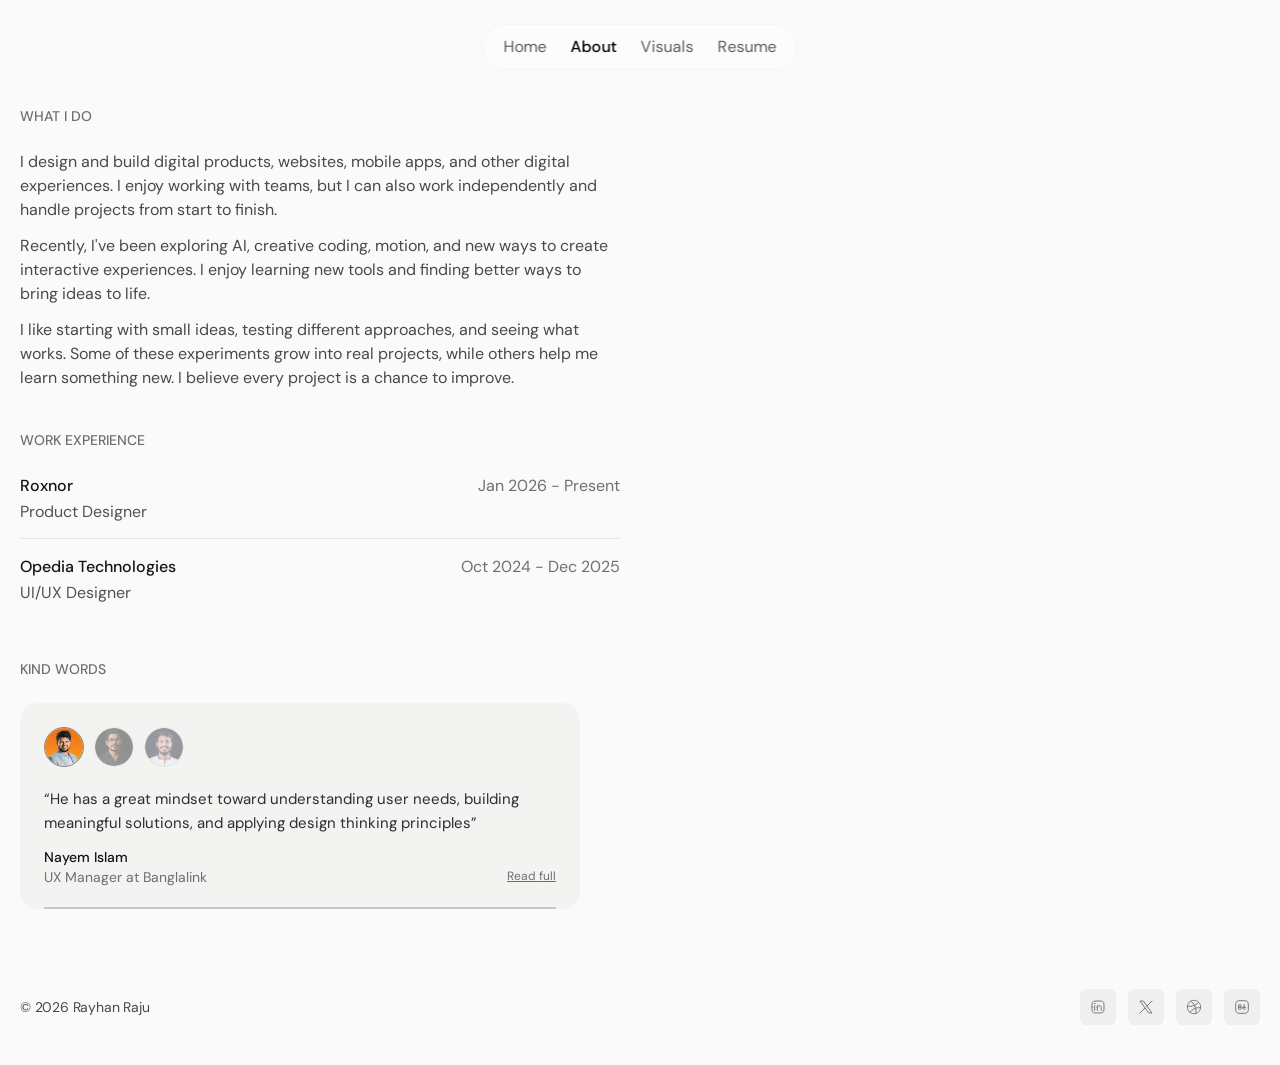
==== commit e48f857a: "Add files via upload" ====
--- a/about.html
+++ b/about.html
@@ -12,7 +12,7 @@
 <link rel="preconnect" href="https://fonts.googleapis.com">
 <link rel="preconnect" href="https://fonts.gstatic.com" crossorigin>
 <link href="https://fonts.googleapis.com/css2?family=DM+Sans:opsz,wght@9..40,400;9..40,500;9..40,600&display=swap" rel="stylesheet">
-<link rel="stylesheet" href="style.css?v=16">
+<link rel="stylesheet" href="style.css?v=19">
 <script>try{localStorage.removeItem('rr-theme')}catch(e){}</script>
 </head>
 <body class="has-sky">
@@ -104,6 +104,6 @@
           "Beyond his professional strengths, what truly sets Rayhan apart is his character. He is humble, dependable, and genuinely one of the nicest people I have had the opportunity to work with. I highly recommend Rayhan to anyone looking for a talented designer and an even better human being."] }
 ];
 </script>
-<script src="script.js?v=16"></script>
+<script src="script.js?v=19"></script>
 </body>
 </html>
--- a/style.css
+++ b/style.css
@@ -262,7 +262,7 @@
 .kind .prog i.run{animation:prog var(--dur,3s) linear forwards}
 .kind:hover .prog i.run,.kind:focus-within .prog i.run{animation-play-state:paused}
 @keyframes prog{to{width:100%}}
-@media (prefers-reduced-motion:reduce){.kind .prog{display:none}}
+
 
 /* Home hero gradient wave */
 .wave-bg{position:absolute;left:0;right:0;top:0;height:min(760px,100vh);z-index:0;pointer-events:none;overflow:hidden;
@@ -373,7 +373,7 @@
 .rr-dark .t18{color:#b0b0b0}
 
 /* ===== v3: centered pill nav, sky background, new hero ===== */
-.topnav{position:fixed;top:24px;left:50%;transform:translateX(-50%);z-index:50;display:flex;align-items:center;gap:24px;padding:10px 20px;border-radius:100px;background:rgba(255,255,255,.5);border:1px solid #f3f4f6;-webkit-backdrop-filter:blur(10px);backdrop-filter:blur(10px);font-size:14px;line-height:20px;letter-spacing:-.35px;white-space:nowrap}
+.topnav{position:fixed;top:24px;left:50%;transform:translateX(-50%);z-index:50;display:flex;align-items:center;gap:24px;padding:10px 20px;border-radius:100px;background:rgba(255,255,255,.4);border:1px solid #f3f4f6;-webkit-backdrop-filter:blur(7.5px);backdrop-filter:blur(7.5px);font-size:16px;line-height:24px;white-space:nowrap}
 .topnav a{color:#5a5c63;transition:color .2s}
 .topnav a:hover{color:#000}
 .topnav a.on{color:#000;font-weight:500}
@@ -389,7 +389,7 @@
 .social a{width:36px;height:36px}
 .social a svg{width:16px;height:16px}
 @media (max-width:760px){
-  .topnav{gap:16px;padding:9px 16px;top:16px}
+  .topnav{gap:16px;padding:9px 16px;top:16px;font-size:14px}
   .hero{padding-top:120px}
   .hero h1{font-size:30px;line-height:38px}
   .hero h1 br{display:none}
@@ -397,10 +397,10 @@
 }
 .dmh .fs h2{font-family:var(--dm)}
 /* Hero rotating words: blurred blue reveal, then a warm gradient wave that settles to normal black text */
-.swaph{color:#000;font-kerning:none;font-variant-ligatures:none;font-feature-settings:"kern" 0,"liga" 0,"calt" 0}
+.swaph{color:#151515;font-kerning:none;font-variant-ligatures:none;font-feature-settings:"kern" 0,"liga" 0,"calt" 0}
 .swaph .sw{font-weight:400;display:inline-block;white-space:nowrap}
 .swaph .sw i{font-style:normal;display:inline-block;white-space:pre;opacity:0;will-change:opacity,filter,color;
-  animation:rr-wave 1.4s linear forwards;animation-delay:var(--d,0s)}
+  animation:rr-wave 2s linear forwards;animation-delay:var(--d,0s)}
 .swaph .sw.done i{animation:none;opacity:1;filter:none;color:inherit;will-change:auto}
 @keyframes rr-wave{
   0%{opacity:0;filter:blur(7px);color:#9fc2f5}
@@ -412,7 +412,7 @@
   66%{color:#e83a78}
   78%{color:#c41f78}
   90%{color:#4c1236}
-  100%{opacity:1;filter:blur(0);color:#000}
+  100%{opacity:1;filter:blur(0);color:#151515}
 }
 
 /* v4: DM Sans on Home, no left inset, nav on case pages */
